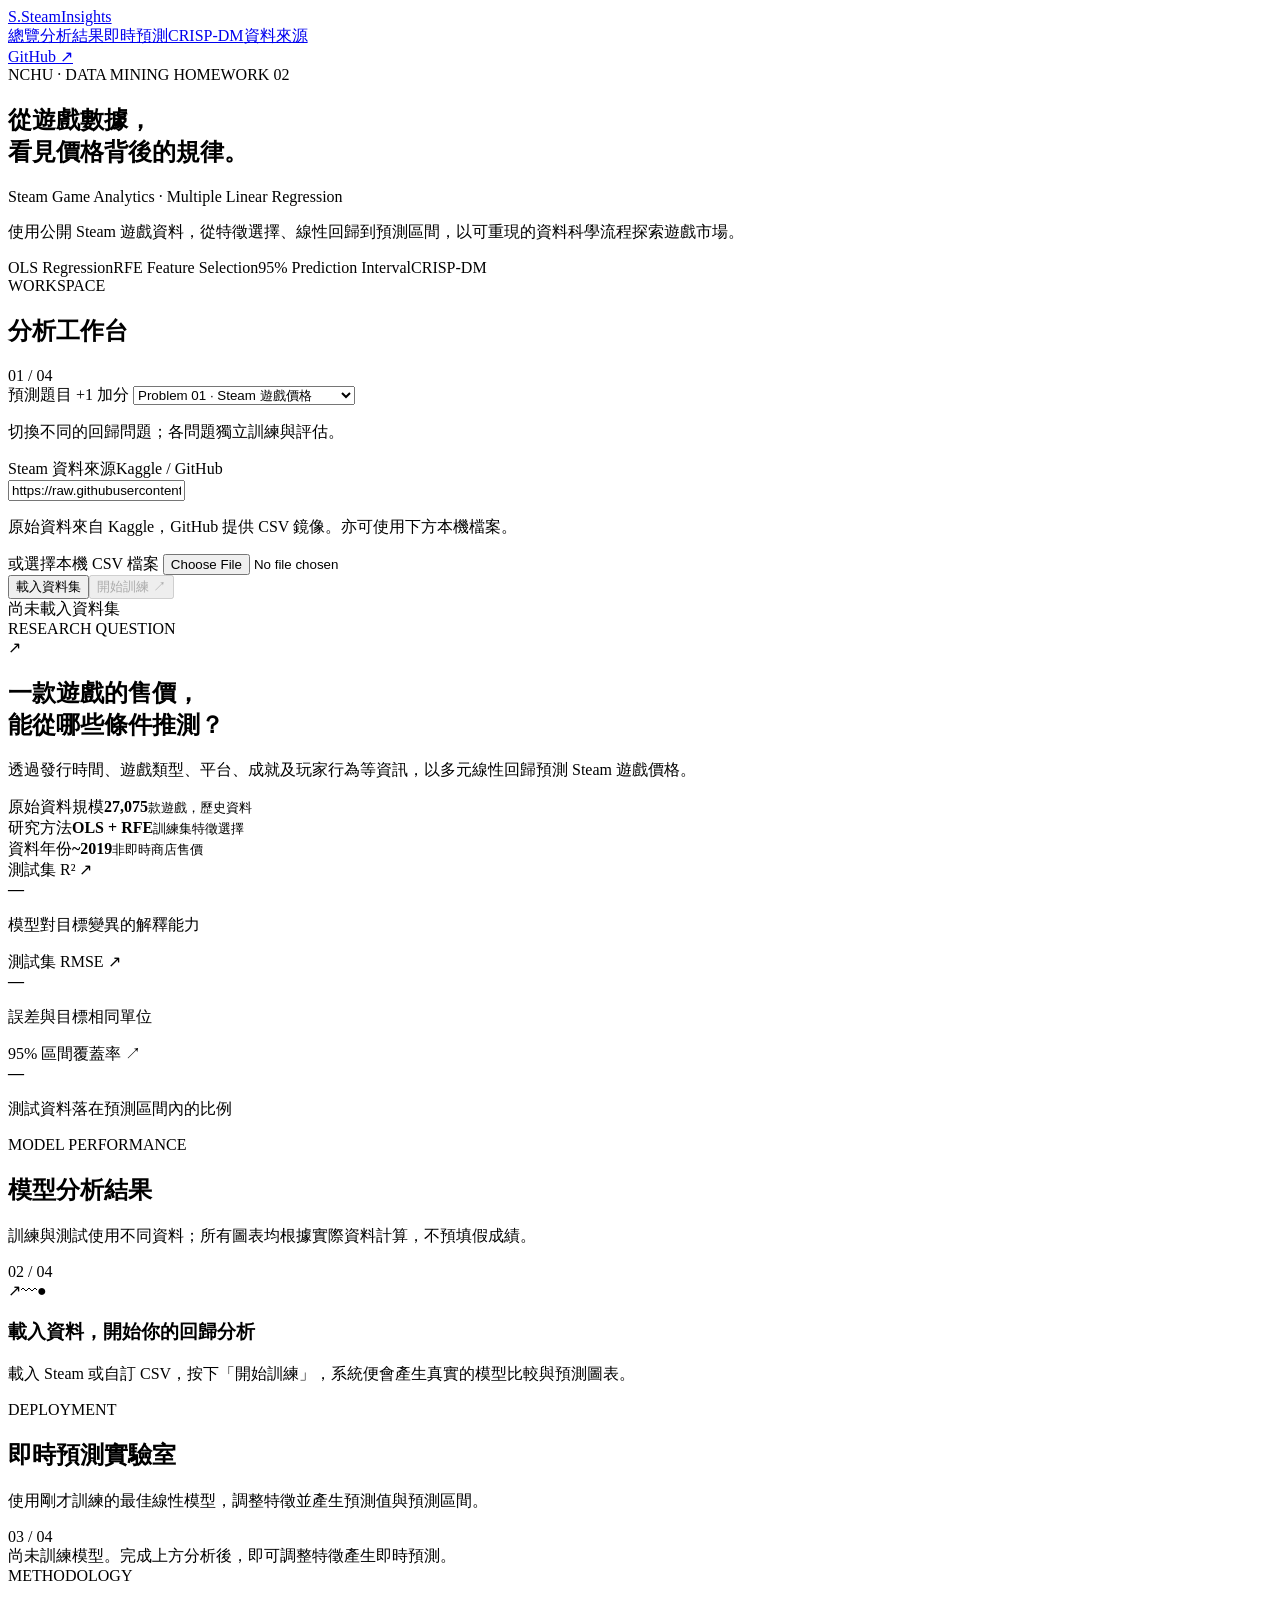
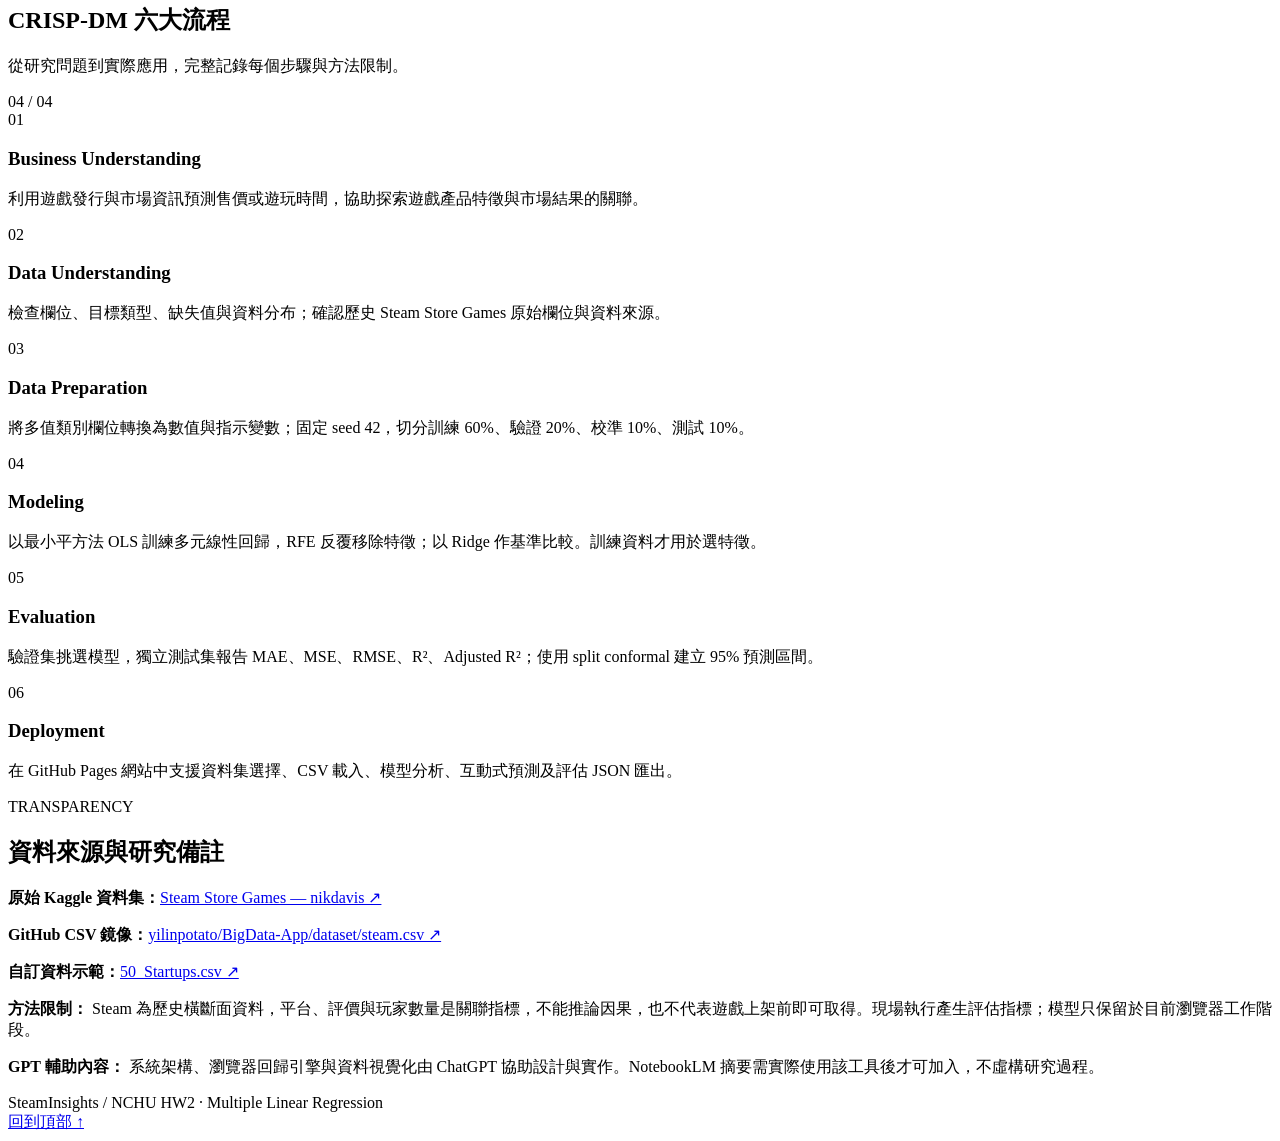
==== hw2/index.html @ 12c80b4d "Add Steam HW2 interactive regression dashboard: hw2/index.html" ====
<!doctype html>
<html lang="zh-Hant">
<head>
  <meta charset="utf-8">
  <meta name="viewport" content="width=device-width, initial-scale=1">
  <meta name="theme-color" content="#f8fafc">
  <meta name="description" content="NCHU 資料探勘 HW2｜Steam 遊戲價格與遊玩時間多元線性回歸，RFE 特徵選擇、評估、95% 預測區間及自訂 CSV">
  <title>Steam Insights | Multiple Linear Regression · NCHU HW2</title>
  <link rel="stylesheet" href="style.css">
  <script src="core.js" defer></script>
  <script src="app.js" defer></script>
</head>
<body>
  <header class="topbar">
    <div class="shell topbar-inner">
      <a href="#overview" class="brand" aria-label="Steam Insights 首頁"><span class="brand-mark">S<span class="brand-dot">.</span></span><span>Steam<span class="brand-strong">Insights</span></span></a>
      <nav class="desktop-nav" aria-label="頁面導覽">
        <a href="#overview">總覽</a><a href="#results">分析結果</a><a href="#predict">即時預測</a><a href="#crisp">CRISP-DM</a><a href="#references">資料來源</a>
      </nav>
      <a class="github-link" target="_blank" rel="noreferrer" href="https://github.com/qpple654321/AIoT-DIC2-MultipleLR/tree/main/hw2">GitHub <span aria-hidden="true">↗</span></a>
    </div>
  </header>
  <main class="shell" id="overview">
    <section class="hero">
      <div class="eyebrow"><span class="pulse"></span> NCHU · DATA MINING HOMEWORK 02</div>
      <h1>從遊戲數據，<br><span class="gradient-text">看見價格背後的規律。</span></h1>
      <p class="hero-sub">Steam Game Analytics · Multiple Linear Regression</p>
      <p class="hero-desc">使用公開 Steam 遊戲資料，從特徵選擇、線性回歸到預測區間，以可重現的資料科學流程探索遊戲市場。</p>
      <div class="hero-tags"><span>OLS Regression</span><span>RFE Feature Selection</span><span>95% Prediction Interval</span><span>CRISP-DM</span></div>
    </section>

    <section class="workbench" aria-label="資料分析工作台">
      <aside class="panel controls-panel">
        <div class="panel-heading"><div><div class="section-kicker">WORKSPACE</div><h2>分析工作台</h2></div><span class="index-tag">01 / 04</span></div>
        <label for="problem-select" class="field-title">預測題目 <span class="point-label">+1 加分</span></label>
        <select id="problem-select" class="field">
          <option value="price">Problem 01 · Steam 遊戲價格</option>
          <option value="playtime">Problem 02 · Steam 平均遊玩時間</option>
          <option value="custom">自訂資料集 · CSV URL / 上傳</option>
        </select>
        <p class="help">切換不同的回歸問題；各問題獨立訓練與評估。</p>
        <div class="separator"></div>
        <div id="steam-settings">
          <div class="label-row"><label for="steam-url" class="field-title">Steam 資料來源</label><span class="mini-tag">Kaggle / GitHub</span></div>
          <input id="steam-url" class="field" type="url" spellcheck="false" value="https://raw.githubusercontent.com/yilinpotato/BigData-App/main/dataset/steam.csv" aria-describedby="steam-help">
          <p id="steam-help" class="help">原始資料來自 Kaggle，GitHub 提供 CSV 鏡像。亦可使用下方本機檔案。</p>
        </div>
        <div id="custom-settings" hidden>
          <label for="custom-url" class="field-title">自訂 CSV 連結 <span class="point-label">+2 加分</span></label>
          <input id="custom-url" class="field" type="url" value="https://raw.githubusercontent.com/Avik-Jain/100-Days-Of-ML-Code/master/datasets/50_Startups.csv" placeholder="https://raw.githubusercontent.com/.../data.csv" spellcheck="false">
          <p class="help">可貼上公開 CSV 網址，或上傳 CSV。遠端伺服器需支援 CORS。</p>
          <label for="target-select" class="field-title">預測目標（Target）</label>
          <select id="target-select" class="field" disabled><option value="">請先載入 CSV</option></select>
          <p id="custom-warning" class="help warning-text" hidden></p>
        </div>
        <label class="field-title" for="upload-file">或選擇本機 CSV 檔案</label>
        <input class="file-input" id="upload-file" type="file" accept=".csv,text/csv" aria-label="上傳 CSV 檔案">
        <div class="actions"><button id="load-btn" class="button button-secondary" type="button">載入資料集</button><button id="train-btn" class="button button-primary" type="button" disabled>開始訓練 <span aria-hidden="true">↗</span></button></div>
        <div class="status" role="status" aria-live="polite"><span id="status-dot" class="status-dot"></span><span id="status-text">尚未載入資料集</span></div>
        <div class="data-info" id="data-info" hidden><div><span>資料列數</span><b id="data-rows">—</b></div><div><span>原始輸入特徵</span><b id="data-features">—</b></div><div><span>預測目標</span><b id="data-target">—</b></div><div><span>目標平均值</span><b id="data-mean">—</b></div><div><span>有缺失的欄位</span><b id="data-missing">—</b></div></div>
      </aside>

      <div class="analysis-intro">
        <div class="intro-card panel">
          <div class="intro-head"><div class="section-kicker">RESEARCH QUESTION</div><span class="circle-icon" aria-hidden="true">↗</span></div>
          <h2 id="problem-title">一款遊戲的售價，<br>能從哪些條件推測？</h2>
          <p id="problem-desc">透過發行時間、遊戲類型、平台、成就及玩家行為等資訊，以多元線性回歸預測 Steam 遊戲價格。</p>
          <div class="info-grid"><div><span>原始資料規模</span><strong>27,075</strong><small>款遊戲，歷史資料</small></div><div><span>研究方法</span><strong>OLS + RFE</strong><small>訓練集特徵選擇</small></div><div><span>資料年份</span><strong>~2019</strong><small>非即時商店售價</small></div></div>
        </div>
        <div class="metric-grid" id="metrics" aria-label="模型核心指標">
          <div class="panel metric"><div class="metric-label">測試集 R² <span>↗</span></div><strong id="metric-r2">—</strong><p>模型對目標變異的解釋能力</p></div>
          <div class="panel metric"><div class="metric-label">測試集 RMSE <span>↗</span></div><strong id="metric-rmse">—</strong><p id="rmse-unit">誤差與目標相同單位</p></div>
          <div class="panel metric"><div class="metric-label">95% 區間覆蓋率 <span>↗</span></div><strong id="metric-coverage">—</strong><p>測試資料落在預測區間內的比例</p></div>
        </div>
      </div>
    </section>

    <section class="section" id="results">
      <div class="section-header"><div><div class="section-kicker">MODEL PERFORMANCE</div><h2>模型分析結果</h2><p>訓練與測試使用不同資料；所有圖表均根據實際資料計算，不預填假成績。</p></div><span class="index-tag">02 / 04</span></div>
      <div id="empty-results" class="panel empty"><div class="empty-art"><span>↗</span><span>〰</span><span>●</span></div><h3>載入資料，開始你的回歸分析</h3><p>載入 Steam 或自訂 CSV，按下「開始訓練」，系統便會產生真實的模型比較與預測圖表。</p></div>
      <div id="results-content" hidden>
        <div id="result-alert" class="alert" hidden></div>
        <div class="chart-grid">
          <article class="panel chart-panel"><div class="chart-heading"><div><span class="chart-kicker">EVALUATION / 01</span><h3>實際值 vs. 預測值</h3></div><span class="chart-note">Test set</span></div><div id="scatter-chart" class="chart" role="img" aria-label="實際值與預測值散佈圖"></div><p class="chart-caption">越靠近虛線，代表預測越準確；顯示固定隨機種子抽樣。</p></article>
          <article class="panel chart-panel"><div class="chart-heading"><div><span class="chart-kicker">FEATURE SELECTION / 02</span><h3>特徵數量與模型表現</h3></div><span class="chart-note">Validation R²</span></div><div id="selection-chart" class="chart" role="img" aria-label="不同特徵數量之驗證 R 平方圖"></div><p class="chart-caption">使用訓練資料執行 RFE，以驗證集 RMSE 選擇模型。</p></article>
          <article class="panel chart-panel"><div class="chart-heading"><div><span class="chart-kicker">UNCERTAINTY / 03</span><h3>95% 預測區間</h3></div><span class="chart-note">Split conformal</span></div><div id="interval-chart" class="chart" role="img" aria-label="95% 預測區間圖"></div><p class="chart-caption">使用獨立校準集估計區間半寬；實測覆蓋率不必恰為 95%。</p></article>
          <article class="panel chart-panel"><div class="chart-heading"><div><span class="chart-kicker">DIAGNOSTICS / 04</span><h3>殘差分布</h3></div><span class="chart-note">Residuals</span></div><div id="residual-chart" class="chart" role="img" aria-label="預測值和殘差散佈圖"></div><p class="chart-caption">觀察預測偏差、非線性與異質變異，不宣稱通過所有模型假設。</p></article>
        </div>
        <div class="panel table-panel"><div class="chart-heading"><div><span class="chart-kicker">EXPERIMENTS</span><h3>回歸模型與特徵選擇比較</h3></div><button class="button button-outline button-small" id="export-btn">下載分析結果 JSON ↓</button></div><div class="table-wrap"><table><thead><tr><th>模型</th><th>特徵數</th><th>MAE</th><th>MSE</th><th>RMSE</th><th>R²</th><th>Adj. R²</th></tr></thead><tbody id="compare-body"></tbody></table></div><p class="chart-caption" id="model-explain"></p></div>
        <div class="panel feature-panel"><div class="chart-heading"><div><span class="chart-kicker">INTERPRETABILITY</span><h3>主要特徵與係數</h3></div><span class="chart-note">標準化係數的絕對值</span></div><div id="feature-bars"></div><p class="chart-caption">顯示模型中的關聯程度，不等於因果效應。衍生特徵與原始欄位數請分開解讀。</p></div>
      </div>
    </section>

    <section class="section" id="predict">
      <div class="section-header"><div><div class="section-kicker">DEPLOYMENT</div><h2>即時預測實驗室</h2><p>使用剛才訓練的最佳線性模型，調整特徵並產生預測值與預測區間。</p></div><span class="index-tag">03 / 04</span></div>
      <div class="panel predict-card" id="predict-empty"><div class="empty-inline">尚未訓練模型。完成上方分析後，即可調整特徵產生即時預測。</div></div>
      <div class="predict-grid" id="predict-content" hidden><div class="panel"><div class="chart-heading"><div><span class="chart-kicker">YOUR SCENARIO</span><h3>特徵設定</h3></div><button id="reset-features" class="text-button">重設</button></div><p class="help">預設採用訓練集各欄位的中位數。請依需要修改後預測。</p><div id="predict-fields" class="predict-fields"></div><button id="predict-btn" class="button button-primary full-btn">計算預測結果 →</button></div><div class="panel prediction-output"><span class="chart-kicker">MODEL OUTPUT</span><p>模型預測值</p><strong id="predict-value">—</strong><span class="prediction-unit" id="predict-unit"></span><div class="interval-display"><span>95% 預測區間</span><b id="predict-range">—</b></div><p class="chart-caption" id="predict-note">本工具僅用於示範歷史資料上的統計預測，非即時售價建議。</p></div></div>
    </section>

    <section class="section" id="crisp"><div class="section-header"><div><div class="section-kicker">METHODOLOGY</div><h2>CRISP-DM 六大流程</h2><p>從研究問題到實際應用，完整記錄每個步驟與方法限制。</p></div><span class="index-tag">04 / 04</span></div><div class="crisp-grid">
      <article class="panel crisp-item"><span class="step-num">01</span><h3>Business Understanding</h3><p>利用遊戲發行與市場資訊預測售價或遊玩時間，協助探索遊戲產品特徵與市場結果的關聯。</p></article>
      <article class="panel crisp-item"><span class="step-num">02</span><h3>Data Understanding</h3><p>檢查欄位、目標類型、缺失值與資料分布；確認歷史 Steam Store Games 原始欄位與資料來源。</p></article>
      <article class="panel crisp-item"><span class="step-num">03</span><h3>Data Preparation</h3><p>將多值類別欄位轉換為數值與指示變數；固定 seed 42，切分訓練 60%、驗證 20%、校準 10%、測試 10%。</p></article>
      <article class="panel crisp-item"><span class="step-num">04</span><h3>Modeling</h3><p>以最小平方法 OLS 訓練多元線性回歸，RFE 反覆移除特徵；以 Ridge 作基準比較。訓練資料才用於選特徵。</p></article>
      <article class="panel crisp-item"><span class="step-num">05</span><h3>Evaluation</h3><p>驗證集挑選模型，獨立測試集報告 MAE、MSE、RMSE、R²、Adjusted R²；使用 split conformal 建立 95% 預測區間。</p></article>
      <article class="panel crisp-item"><span class="step-num">06</span><h3>Deployment</h3><p>在 GitHub Pages 網站中支援資料集選擇、CSV 載入、模型分析、互動式預測及評估 JSON 匯出。</p></article>
    </div></section>
    <section class="references section" id="references"><div class="section-header"><div><div class="section-kicker">TRANSPARENCY</div><h2>資料來源與研究備註</h2></div></div><div class="panel references-panel"><p><b>原始 Kaggle 資料集：</b><a target="_blank" rel="noreferrer" href="https://www.kaggle.com/datasets/nikdavis/steam-store-games">Steam Store Games — nikdavis ↗</a></p><p><b>GitHub CSV 鏡像：</b><a target="_blank" rel="noreferrer" href="https://github.com/yilinpotato/BigData-App/blob/main/dataset/steam.csv">yilinpotato/BigData-App/dataset/steam.csv ↗</a></p><p><b>自訂資料示範：</b><a target="_blank" rel="noreferrer" href="https://github.com/Avik-Jain/100-Days-Of-ML-Code/blob/master/datasets/50_Startups.csv">50_Startups.csv ↗</a></p><p><b>方法限制：</b> Steam 為歷史橫斷面資料，平台、評價與玩家數量是關聯指標，不能推論因果，也不代表遊戲上架前即可取得。現場執行產生評估指標；模型只保留於目前瀏覽器工作階段。</p><p><b>GPT 輔助內容：</b> 系統架構、瀏覽器回歸引擎與資料視覺化由 ChatGPT 協助設計與實作。NotebookLM 摘要需實際使用該工具後才可加入，不虛構研究過程。</p></div></section>
  </main>
  <footer class="footer"><div class="shell footer-inner"><div>Steam<span class="brand-strong">Insights</span> <span class="footer-divider">/</span> NCHU HW2 · Multiple Linear Regression</div><a href="#overview">回到頂部 ↑</a></div></footer>
</body>
</html>
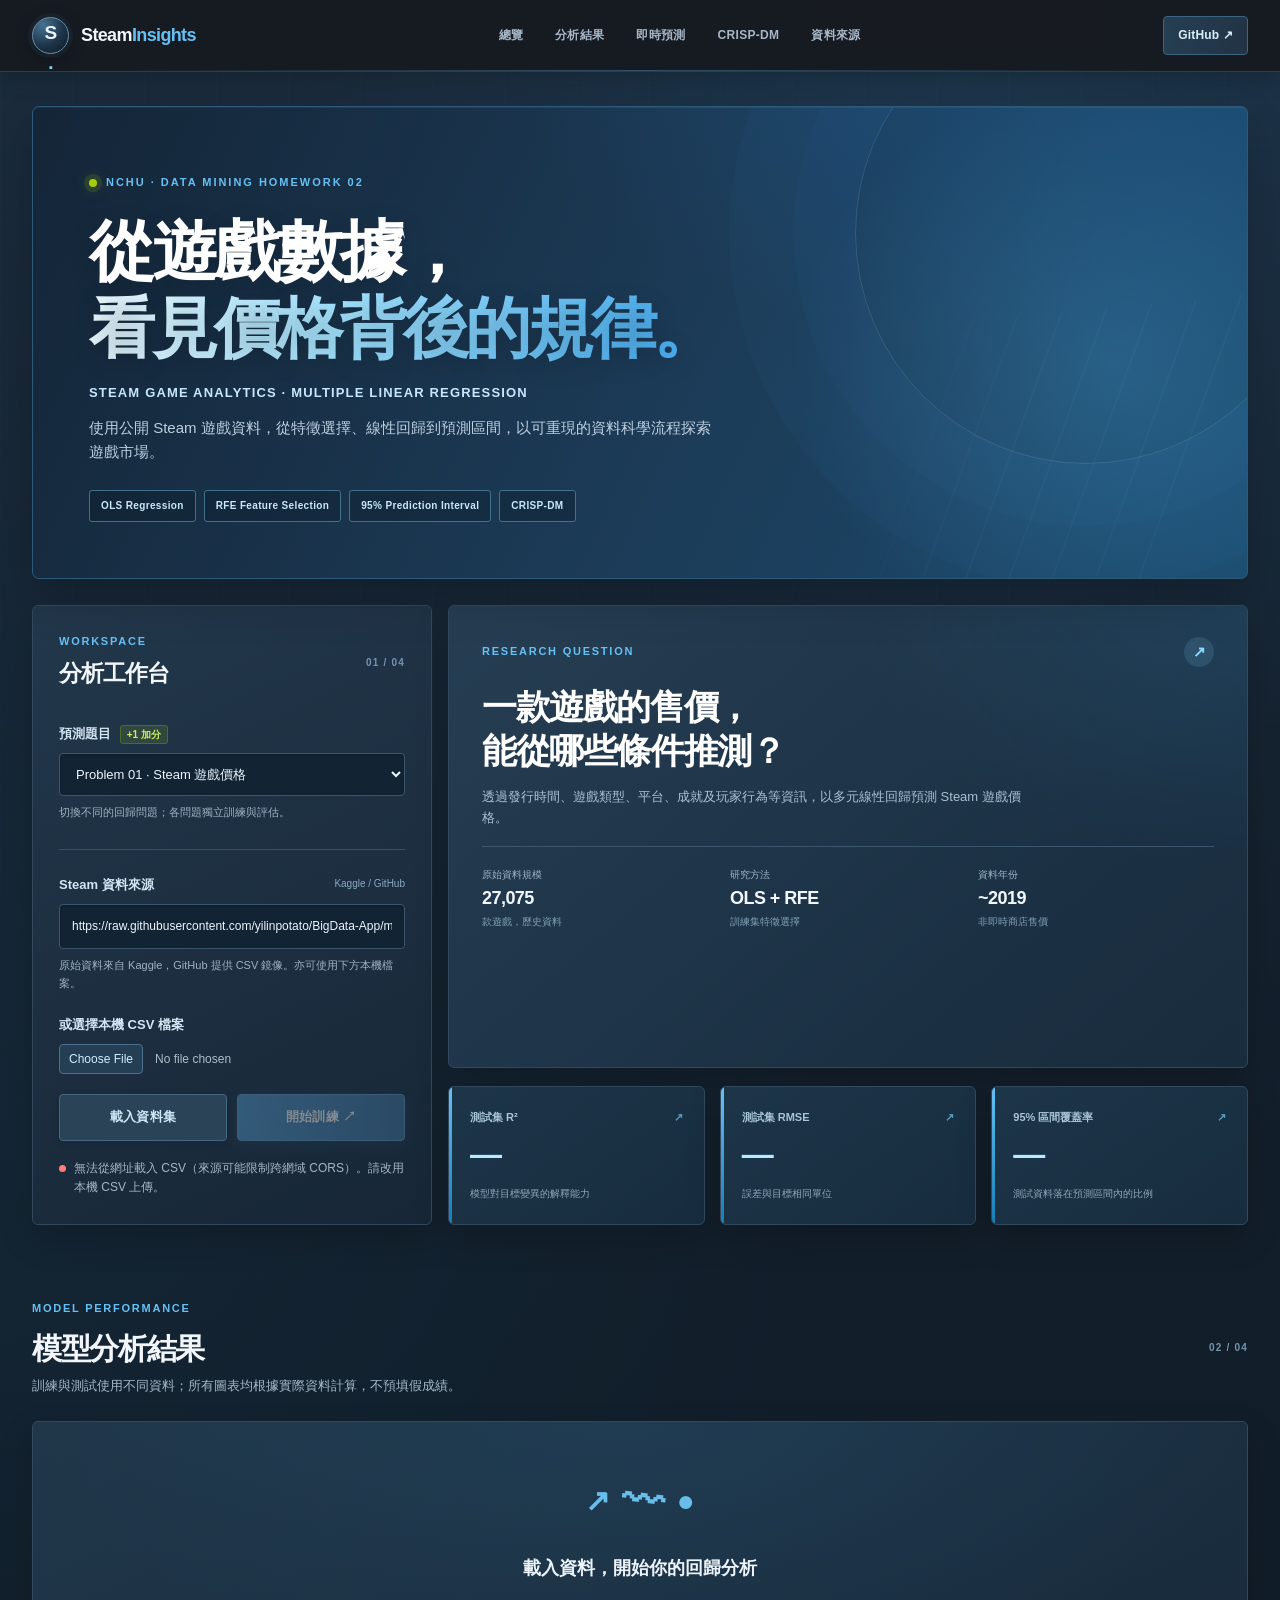
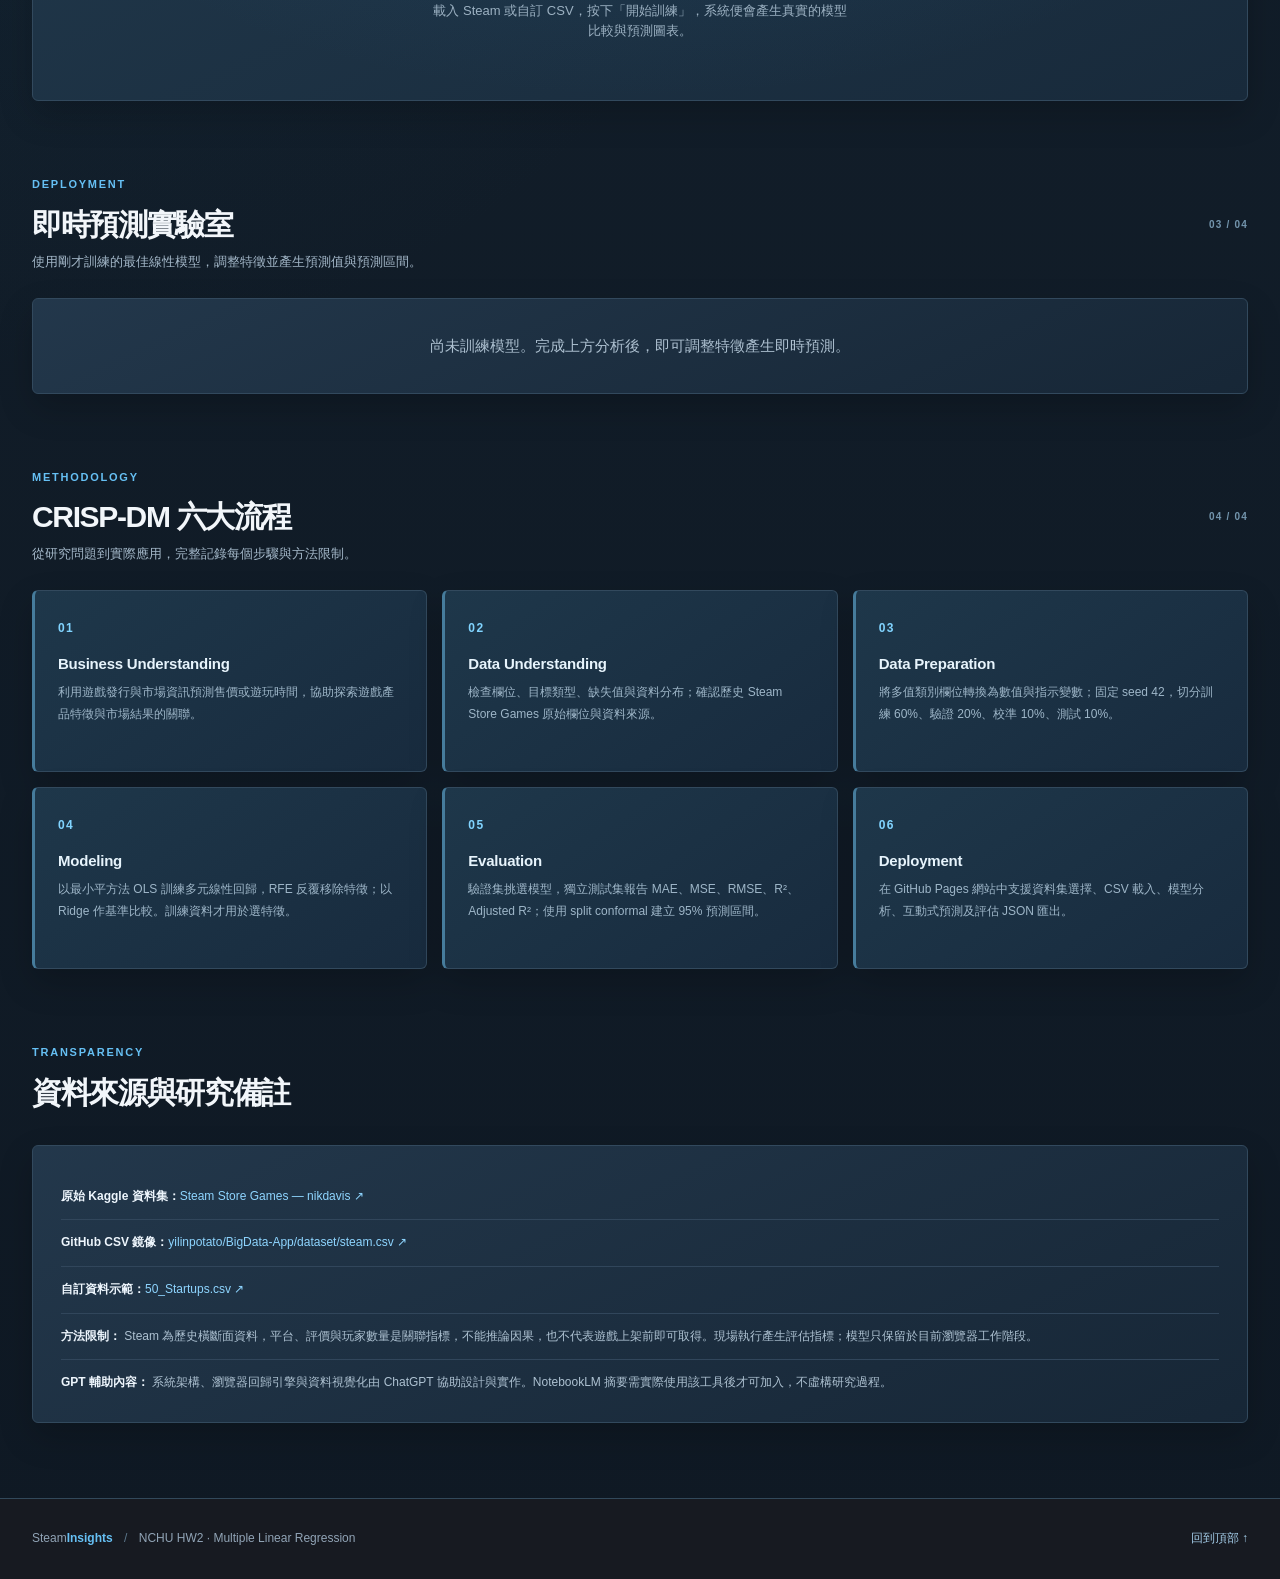
==== commit c05d3b1e: "Activate Steam-inspired dark dashboard theme" ====
--- a/hw2/index.html
+++ b/hw2/index.html
@@ -3,10 +3,11 @@
 <head>
   <meta charset="utf-8">
   <meta name="viewport" content="width=device-width, initial-scale=1">
-  <meta name="theme-color" content="#f8fafc">
+  <meta name="theme-color" content="#171a21">
   <meta name="description" content="NCHU 資料探勘 HW2｜Steam 遊戲價格與遊玩時間多元線性回歸，RFE 特徵選擇、評估、95% 預測區間及自訂 CSV">
   <title>Steam Insights | Multiple Linear Regression · NCHU HW2</title>
   <link rel="stylesheet" href="style.css">
+  <link rel="stylesheet" href="steam-theme.css">
   <script src="core.js" defer></script>
   <script src="app.js" defer></script>
 </head>
--- a/hw2/style.css
+++ b/hw2/style.css
@@ -0,0 +1 @@
+:root{--page:#f6f8fc;--paper:#fff;--ink:#172438;--muted:#64748b;--line:#e4eaf2;--accent:#246a85;--accent2:#0e9a88;--soft:#eaf3f7;--shadow:0 7px 28px rgba(32,56,83,.035);font-family:Inter,-apple-system,BlinkMacSystemFont,"Segoe UI","Noto Sans TC",Arial,sans-serif;color:var(--ink)}*{box-sizing:border-box}html{scroll-behavior:smooth}body{margin:0;background:var(--page);font-size:15px;line-height:1.6}button,input,select{font:inherit}button{cursor:pointer}a{color:var(--accent);text-decoration:none}a:hover{text-decoration:underline}button:focus-visible,a:focus-visible,input:focus-visible,select:focus-visible{outline:3px solid #5da5b7;outline-offset:2px}[hidden]{display:none!important}.shell{width:min(1240px,calc(100% - 64px));margin:0 auto}.topbar{height:72px;background:rgba(255,255,255,.9);border-bottom:1px solid var(--line);position:sticky;top:0;z-index:20;backdrop-filter:blur(14px)}.topbar-inner{height:100%;display:flex;align-items:center;justify-content:space-between}.brand{display:flex;gap:11px;align-items:center;color:var(--ink);font-weight:550;font-size:18px;letter-spacing:-.03em}.brand:hover{text-decoration:none}.brand-mark{display:grid;place-items:center;color:#fff;font-weight:800;font-size:18px;background:var(--ink);width:34px;height:34px;border-radius:10px}.brand-dot{color:#7ce4cb}.brand-strong{font-weight:800}.desktop-nav{display:flex;gap:30px}.desktop-nav a{font-size:13px;font-weight:550;color:#5d6b7b}.desktop-nav a:hover{color:var(--accent)}.github-link{border:1px solid var(--line);padding:8px 14px;border-radius:10px;font-size:13px;font-weight:600;background:white;color:var(--ink)}.hero{padding:75px 0 56px}.eyebrow,.section-kicker{font-size:11px;letter-spacing:.14em;font-weight:800;color:var(--accent);text-transform:uppercase}.eyebrow{display:flex;align-items:center;gap:9px}.pulse{display:inline-block;border-radius:50%;width:7px;height:7px;background:#169b85;box-shadow:0 0 0 5px #d9f3ed}.hero h1{font-size:clamp(38px,5vw,66px);font-weight:800;letter-spacing:-.055em;line-height:1.13;margin:17px 0}.gradient-text{background:linear-gradient(90deg,#236585 0%,#0a9689 74%);-webkit-background-clip:text;background-clip:text;color:transparent}.hero-sub{font-size:16px;color:#334d63;font-weight:650;letter-spacing:.015em;margin:0 0 12px}.hero-desc{color:var(--muted);font-size:15px;max-width:650px;margin:0}.hero-tags{display:flex;gap:8px;flex-wrap:wrap;margin-top:24px}.hero-tags span{font-size:11px;font-weight:650;color:#486277;border:1px solid #dbe5ee;border-radius:30px;padding:5px 11px;background:#fff}.panel{background:var(--paper);border:1px solid var(--line);border-radius:18px;box-shadow:var(--shadow)}.workbench{display:grid;grid-template-columns:minmax(320px,400px) minmax(0,1fr);gap:19px;align-items:stretch}.controls-panel{padding:28px;display:flex;flex-direction:column;gap:0}.panel-heading{display:flex;justify-content:space-between;align-items:center;margin-bottom:22px}.panel-heading h2{font-size:23px;letter-spacing:-.04em;margin:5px 0 0}.index-tag{color:#9ca9b8;letter-spacing:.12em;font-size:11px;font-weight:750;white-space:nowrap}.field-title{display:block;color:#304359;font-size:13px;font-weight:750;margin:10px 0 8px}.point-label{background:#dff4ed;color:#087d6f;border-radius:5px;font-size:10px;padding:3px 6px;margin-left:5px;font-weight:800}.field{width:100%;border:1px solid #dce5ee;background:#fafdff;padding:12px 12px;border-radius:10px;color:#25344a;font-size:13px;min-width:0;outline:none}.field:focus{border-color:#4a9bb0;box-shadow:0 0 0 3px #e4f4f5}.field[type=url]{font-size:12px}.help{font-size:11px;color:#7a8999;line-height:1.7;margin:7px 0 12px}.warning-text{color:#a1641f}.separator{border-top:1px solid var(--line);margin:15px 0}.label-row{display:flex;align-items:center;justify-content:space-between}.mini-tag{font-size:10px;color:#6e8798}.file-input{font-size:12px;max-width:100%;color:#6a7a8a}.file-input::file-selector-button{border:1px solid #d6e2ea;background:#f2f6fa;border-radius:7px;padding:7px 9px;margin-right:12px;cursor:pointer}.actions{display:flex;gap:9px;margin-top:20px}.button{padding:12px 15px;border-radius:10px;border:1px solid transparent;font-weight:750;font-size:13px;transition:background .15s,transform .15s}.button:hover:not(:disabled){transform:translateY(-1px);text-decoration:none}.button:disabled{opacity:.45;cursor:not-allowed}.button-secondary{background:#f0f5f9;border-color:#dce6ed;color:#28475a}.button-primary{background:var(--accent);color:#fff}.button-primary:hover:not(:disabled){background:#17546c}.button-outline{background:white;border-color:#dce5ee;color:#3b5566}.button-small{padding:8px 10px;font-size:11px}.actions .button{flex:1}.status{display:flex;align-items:flex-start;gap:8px;margin-top:18px;font-size:12px;color:#78879a;min-height:22px}.status-dot{display:block;flex:0 0 auto;width:7px;height:7px;background:#a3afbd;border-radius:50%;margin-top:6px}.status.ok .status-dot{background:#16a085}.status.error .status-dot{background:#d75b5b}.status.busy .status-dot{background:#e5a83a;animation:blink 1s infinite}@keyframes blink{50%{opacity:.2}}.data-info{margin-top:15px;border-top:1px solid var(--line);padding-top:13px}.data-info>div{display:flex;justify-content:space-between;margin:7px 0;font-size:12px}.data-info span{color:var(--muted)}.data-info b{font-size:12px}.analysis-intro{display:flex;flex-direction:column;gap:18px;min-width:0}.intro-card{padding:31px 32px;flex:1;min-height:250px;background:radial-gradient(circle at 100% 0,rgba(223,245,240,.6),transparent 45%),#fff}.intro-head{display:flex;align-items:center;justify-content:space-between}.circle-icon{border-radius:50%;background:var(--soft);color:var(--accent);width:30px;height:30px;text-align:center;line-height:30px;font-weight:bold}.intro-card h2{font-size:clamp(24px,2.8vw,35px);line-height:1.27;letter-spacing:-.04em;margin:18px 0 12px}.intro-card>p{color:var(--muted);max-width:540px;font-size:13px;min-height:38px}.info-grid{border-top:1px solid var(--line);padding-top:20px;display:grid;grid-template-columns:repeat(3,1fr);gap:12px;margin-top:18px}.info-grid div{display:flex;flex-direction:column;gap:1px}.info-grid span{font-size:10px;color:var(--muted)}.info-grid strong{font-size:18px;letter-spacing:-.03em}.info-grid small{font-size:10px;color:#8c99a7}.metric-grid{display:grid;grid-template-columns:repeat(3,minmax(0,1fr));gap:16px}.metric{padding:22px 21px}.metric-label{display:flex;justify-content:space-between;font-size:11px;font-weight:700;color:#6a8194;min-height:20px}.metric-label span{color:#92afbb}.metric strong{font-size:clamp(23px,2.5vw,32px);line-height:1.6;letter-spacing:-.04em;display:block;color:#1d617b}.metric p{font-size:10px;color:#93a0af;margin:6px 0 0}.section{margin-top:82px;scroll-margin-top:110px}.section-header{display:flex;justify-content:space-between;align-items:center;margin-bottom:25px}.section-header h2{font-size:30px;letter-spacing:-.045em;margin:7px 0 3px}.section-header p{color:var(--muted);font-size:13px;margin:0}.empty{min-height:280px;display:flex;flex-direction:column;align-items:center;justify-content:center;text-align:center;padding:35px}.empty-art{display:flex;align-items:center;gap:12px;color:#6e9ca9;font-size:30px;font-weight:800;margin-bottom:14px}.empty-art span:nth-child(2){font-size:42px;transform:rotate(7deg)}.empty h3{font-size:18px;margin:5px}.empty p{font-size:13px;max-width:420px;color:var(--muted)}.chart-grid{display:grid;grid-template-columns:1fr 1fr;gap:18px}.chart-panel{min-width:0;padding:25px}.chart-heading{display:flex;align-items:flex-start;justify-content:space-between;gap:10px;margin-bottom:13px}.chart-kicker{font-size:10px;font-weight:800;letter-spacing:.1em;color:#8295a5}.chart-heading h3{font-size:17px;letter-spacing:-.025em;margin:5px 0 0}.chart-note{border:1px solid #e1e9ee;border-radius:20px;padding:3px 8px;color:#8292a1;font-size:10px;white-space:nowrap}.chart{width:100%;height:250px;min-height:250px}.chart svg{width:100%;height:100%}.chart-caption{font-size:11px;color:#8290a0;margin:11px 0 0;line-height:1.7}.table-panel,.feature-panel{padding:26px;margin-top:18px}.table-wrap{overflow-x:auto}table{width:100%;border-collapse:collapse;font-size:12px;white-space:nowrap}thead{background:#f4f7fa;color:#728296}th{font-size:10px;letter-spacing:.05em;text-transform:uppercase}th,td{text-align:left;padding:12px 14px;border-bottom:1px solid #ebf0f5}tbody tr.best{background:#eff8f6}tbody tr:last-child td{border-bottom:0}.feature-bars{display:grid;gap:11px}#feature-bars{display:grid;gap:10px;grid-template-columns:repeat(2,minmax(0,1fr))}.feature-item{display:grid;grid-template-columns:minmax(100px,1.2fr) minmax(80px,1fr) 65px;align-items:center;gap:10px;font-size:11px;color:#536476}.feature-item b{font-weight:600;overflow:hidden;text-overflow:ellipsis;white-space:nowrap}.bar-bg{background:#edf3f6;height:7px;border-radius:20px;overflow:hidden}.bar-fill{height:100%;border-radius:20px;background:linear-gradient(90deg,#4b87a1,#3cb2a1)}.feature-item small{text-align:right;color:#8094a4}.alert{padding:13px 16px;border:1px solid #f0d6a8;background:#fff8eb;color:#946528;font-size:12px;border-radius:10px;margin-bottom:15px}.predict-card{padding:35px;color:#8fa0ae;text-align:center}.predict-grid{display:grid;grid-template-columns:1.5fr 1fr;gap:18px}.predict-grid>.panel{padding:27px}.predict-fields{display:grid;grid-template-columns:repeat(2,minmax(0,1fr));gap:13px 16px;max-height:370px;overflow:auto;padding-right:5px}.feature-field label{font-size:11px;font-weight:650;color:#68798a;display:block;margin-bottom:5px;overflow:hidden;text-overflow:ellipsis;white-space:nowrap}.feature-field input{width:100%;padding:9px 11px;border:1px solid #dde6ef;border-radius:8px;font-size:12px;min-width:0}.full-btn{width:100%;margin-top:22px}.text-button{border:0;background:transparent;color:var(--accent);font-size:12px;font-weight:700}.prediction-output{display:flex;flex-direction:column;align-items:flex-start;min-height:240px}.prediction-output>p{color:#7e90a0;font-size:13px;margin:30px 0 0}.prediction-output>strong{font-size:clamp(40px,5vw,66px);font-weight:800;letter-spacing:-.06em;color:#1c6c84;line-height:1.3;overflow-wrap:anywhere}.prediction-unit{font-size:12px;color:#8092a0}.interval-display{width:100%;margin-top:24px;background:#eef7f7;border:1px solid #d9edeb;border-radius:12px;padding:16px}.interval-display span{font-size:11px;color:#658b94;display:block}.interval-display b{font-size:17px;color:#31596a;display:block;margin-top:4px}.crisp-grid{display:grid;grid-template-columns:repeat(3,minmax(0,1fr));gap:15px}.crisp-item{padding:24px;min-height:182px}.step-num{font-size:12px;color:#168b85;font-weight:850;letter-spacing:.12em}.crisp-item h3{font-size:15px;letter-spacing:-.015em;margin:13px 0 6px}.crisp-item p{font-size:12px;line-height:1.8;color:#738396;margin:0}.references-panel{padding:28px}.references-panel p{font-size:12px;color:#637487;border-bottom:1px solid var(--line);padding-bottom:12px;line-height:1.8}.references-panel p:last-child{border:0;padding-bottom:0;margin-bottom:0}.references-panel b{color:#33485b}.footer{margin-top:75px;border-top:1px solid var(--line);background:#fff}.footer-inner{min-height:80px;display:flex;align-items:center;justify-content:space-between;gap:15px;font-size:12px;color:#8493a3}.footer-divider{padding:0 8px;color:#d4dce4}.footer-inner a{font-size:12px;color:#667f8d}@media(max-width:1050px){.shell{width:min(100% - 38px,1240px)}.desktop-nav{gap:16px}.workbench{grid-template-columns:minmax(300px,360px) 1fr}.metric{padding:17px 13px}.metric strong{font-size:23px}.info-grid strong{font-size:15px}}@media(max-width:780px){.topbar{height:62px}.desktop-nav{display:none}.shell{width:calc(100% - 32px)}.hero{padding:50px 0 35px}.hero h1{font-size:40px}.workbench{grid-template-columns:1fr}.controls-panel{padding:23px}.chart-grid,.predict-grid{grid-template-columns:1fr}.crisp-grid{grid-template-columns:repeat(2,minmax(0,1fr))}.metric{padding:20px}.metric strong{font-size:clamp(21px,5vw,30px)}.section{margin-top:57px}.section-header h2{font-size:26px}#feature-bars{grid-template-columns:1fr}}@media(max-width:470px){.hero h1{font-size:33px}.hero-desc{font-size:13px}.metric-grid{gap:8px}.metric{padding:13px 11px;border-radius:12px}.metric-label{font-size:9px}.metric strong{font-size:20px}.metric p{font-size:9px}.intro-card{padding:24px}.info-grid{gap:5px}.info-grid strong{font-size:13px}.section-header{align-items:flex-start}.chart-panel,.table-panel,.feature-panel{padding:18px}.chart{height:215px;min-height:215px}.crisp-grid{grid-template-columns:1fr}.predict-fields{grid-template-columns:1fr}.github-link{font-size:11px;padding:7px 10px}.chart-heading h3{font-size:15px}.chart-note{font-size:9px}}
--- a/hw2/steam-theme.css
+++ b/hw2/steam-theme.css
@@ -0,0 +1,308 @@
+/*
+ * Steam Insights / Steam-inspired dark UI
+ * Original CSS interpretation of Steam's deep navy + glacier blue visual language.
+ * Zero external fonts, assets, frameworks, or tracking.
+ */
+:root{
+  color-scheme:dark;
+  --page:#101923;
+  --paper:#182737;
+  --ink:#ecf3fa;
+  --muted:#9cb0c1;
+  --line:#31465b;
+  --accent:#66c0f4;
+  --accent2:#1a9fff;
+  --soft:#223e55;
+  --shadow:0 14px 34px rgba(0,0,0,.19);
+  --steam-dark:#171a21;
+  --steam-blue:#66c0f4;
+}
+html{scroll-padding-top:90px}
+body{
+  color:var(--ink);
+  background:
+    radial-gradient(ellipse 70% 35% at 75% 0%,rgba(34,77,112,.33),transparent 75%),
+    radial-gradient(ellipse 75% 30% at 0% 35%,rgba(24,66,91,.22),transparent 90%),
+    linear-gradient(180deg,#1b2c3d 0%,#121e2a 36%,#0f1924 100%);
+}
+body::before{
+  content:"";position:fixed;inset:0;pointer-events:none;z-index:-1;opacity:.12;
+  background-image:linear-gradient(to right,rgba(118,187,236,.14) 1px,transparent 1px),
+                   linear-gradient(to bottom,rgba(118,187,236,.1) 1px,transparent 1px);
+  background-size:72px 72px;
+}
+::selection{background:#66c0f4;color:#101923}
+a{color:#8ed5ff}
+a:hover{color:#ccedff}
+button:focus-visible,a:focus-visible,input:focus-visible,select:focus-visible{
+  outline:2px solid #9bd8ff;outline-offset:3px
+}
+button:disabled{filter:saturate(.5)}
+.topbar{
+  height:72px;background:rgba(23,26,33,.97);
+  border-bottom:1px solid #263e54;
+  box-shadow:0 3px 22px rgba(0,0,0,.26);
+  backdrop-filter:blur(18px)
+}
+.topbar::after{content:"";position:absolute;left:0;right:0;bottom:0;height:1px;background:linear-gradient(90deg,transparent 8%,#66c0f455 50%,transparent 92%)}
+.brand{gap:12px;color:#f1f6fa;font-size:18px;font-weight:600;letter-spacing:-.035em}
+.brand:hover{color:#fff}
+.brand-mark{
+  width:37px;height:37px;border-radius:50%;color:#e9f5ff;
+  border:1px solid #668faf;background:radial-gradient(circle at 28% 20%,#477391,#1e354a 54%,#101921);
+  box-shadow:0 0 0 4px rgba(102,192,244,.055),0 4px 18px rgba(0,0,0,.28);
+  font-size:19px;letter-spacing:-.04em
+}
+.brand-dot{color:#7fdcff}
+.brand-strong{color:#66c0f4;font-weight:800}
+.desktop-nav{align-self:stretch;align-items:center;gap:6px}
+.desktop-nav a{
+  color:#a7b7c7;font-size:12px;font-weight:700;letter-spacing:.025em;
+  padding:11px 13px;border-radius:3px;transition:background .17s,color .17s
+}
+.desktop-nav a:hover{color:#fff;background:#2a4154;text-decoration:none}
+.github-link{
+  color:#d9effd;border:1px solid #3b6580;border-radius:4px;
+  background:linear-gradient(110deg,#263f52,#213345);
+  padding:9px 14px;font-size:12px;letter-spacing:.015em
+}
+.github-link:hover{color:#fff;background:#315875;text-decoration:none}
+.hero{
+  margin:34px 0 26px;position:relative;isolation:isolate;overflow:hidden;
+  padding:67px 56px 56px;min-height:350px;
+  border:1px solid #2d5a79;border-radius:7px;
+  box-shadow:0 20px 45px rgba(0,0,0,.19),inset 0 1px rgba(189,222,247,.075);
+  background:
+    radial-gradient(ellipse 37% 85% at 89% 55%,rgba(78,169,223,.27),transparent 72%),
+    radial-gradient(ellipse 65% 95% at 90% -20%,rgba(31,96,153,.4),transparent 80%),
+    linear-gradient(115deg,#142537 0%,#1c3b57 54%,#1a4a6d 100%);
+}
+.hero::before{
+  content:"";position:absolute;width:460px;height:460px;right:-70px;top:-105px;
+  border:1px solid rgba(162,212,244,.16);border-radius:50%;
+  box-shadow:0 0 0 62px rgba(85,174,227,.025),0 0 0 126px rgba(85,174,227,.025);
+  pointer-events:none
+}
+.hero::after{
+  content:"";position:absolute;right:3%;bottom:-80px;width:360px;height:350px;
+  transform:skewX(-25deg) rotate(-6deg);opacity:.35;pointer-events:none;
+  background:repeating-linear-gradient(90deg,transparent 0 19px,rgba(116,198,240,.13) 20px 21px,transparent 22px 43px);
+  mask-image:linear-gradient(90deg,transparent,black 40%)
+}
+.hero>*{position:relative;z-index:1}
+.eyebrow{color:#9ddcff;font-size:11px;letter-spacing:.18em}
+.pulse{width:8px;height:8px;background:#a4d007;box-shadow:0 0 0 5px rgba(164,208,7,.13),0 0 16px rgba(164,208,7,.34)}
+.hero h1{
+  color:#fff;max-width:850px;font-size:clamp(39px,5.4vw,66px);
+  letter-spacing:-.05em;line-height:1.17;margin:21px 0 16px;
+  text-shadow:0 7px 25px rgba(0,0,0,.17)
+}
+.gradient-text{
+  background:linear-gradient(105deg,#ecfaff 0%,#a9e6ff 36%,#66c0f4 75%,#40a5ec 100%);
+  background-clip:text;-webkit-background-clip:text;color:transparent
+}
+.hero-sub{color:#c6e7fd;font-size:13px;letter-spacing:.09em;text-transform:uppercase}
+.hero-desc{color:#bdd0e0;max-width:630px}
+.hero-tags{margin-top:26px;gap:8px}
+.hero-tags span{
+  color:#c8e9fa;border:1px solid #42718d;border-radius:3px;
+  background:rgba(12,27,41,.38);font-size:10px;font-weight:700;letter-spacing:.035em;
+  padding:7px 11px
+}
+.panel{
+  color:var(--ink);
+  background:linear-gradient(155deg,rgba(35,56,76,.99),rgba(23,39,55,.99));
+  border:1px solid #32495d;border-radius:6px;
+  box-shadow:var(--shadow)
+}
+.workbench{gap:16px}
+.controls-panel{padding:27px 26px}
+.section-kicker,.eyebrow{color:#66c0f4}
+.section-kicker{letter-spacing:.16em}
+.panel-heading h2,.section-header h2{color:#f2f6fa}
+.panel-heading h2{font-size:23px}
+.index-tag{color:#7395ad;font-size:10px}
+.field-title{color:#d2e6f4;font-weight:700}
+.point-label{
+  background:rgba(164,208,7,.13);border:1px solid rgba(164,208,7,.25);
+  color:#c7ee6a;border-radius:3px;font-weight:800
+}
+.field,.feature-field input{
+  color:#edf5fd;background:#122334;
+  border:1px solid #3b5770;border-radius:4px;
+  box-shadow:inset 0 1px 3px rgba(0,0,0,.18);
+  transition:border-color .15s,box-shadow .15s
+}
+.field:hover,.feature-field input:hover{border-color:#5b809c}
+.field:focus,.feature-field input:focus{
+  border-color:#66c0f4;
+  box-shadow:0 0 0 3px rgba(102,192,244,.15),inset 0 1px 3px rgba(0,0,0,.15)
+}
+.field option{background:#162b3d;color:#f2f8fc}
+.field::placeholder,.feature-field input::placeholder{color:#7993a8}
+.help{color:#9eb2c2}
+.warning-text{color:#ffcd7d}
+.separator{border-color:#385065}
+.mini-tag{color:#8aaac1}
+.file-input{color:#acbdca}
+.file-input::file-selector-button{
+  border:1px solid #4c708d;color:#d2edff;background:#243e53;
+  border-radius:4px
+}
+.file-input::file-selector-button:hover{background:#315772}
+.actions{gap:10px}
+.button{border-radius:4px;letter-spacing:.015em;box-shadow:0 2px 10px rgba(0,0,0,.12)}
+.button-primary{
+  border-color:#38a6e7;color:#fff;
+  background:linear-gradient(90deg,#1a9fff 0%,#1879c6 100%);
+  box-shadow:0 4px 18px rgba(15,129,207,.22);
+  text-shadow:0 1px 2px rgba(0,0,0,.16)
+}
+.button-primary:hover:not(:disabled){background:linear-gradient(90deg,#39bcff,#218ce5);box-shadow:0 5px 20px rgba(32,170,248,.27)}
+.button-secondary{color:#cce6f6;background:#2b4357;border:1px solid #476781}
+.button-secondary:hover:not(:disabled){background:#385b74}
+.button-outline{background:#1b3144;border-color:#3c5a72;color:#cbe4f4}
+.button-outline:hover:not(:disabled){background:#29465d}
+.status{color:#a4b6c8}
+.status-dot{background:#7990a3}
+.status.ok .status-dot{background:#a4d007;box-shadow:0 0 10px rgba(164,208,7,.35)}
+.status.error .status-dot{background:#ff7c7c}
+.status.busy .status-dot{background:#66c0f4}
+.data-info span{color:#96b0c4}
+.data-info b{color:#e1f3ff}
+.intro-card{
+  padding:31px 33px;background:
+    radial-gradient(ellipse 70% 80% at 100% 0,rgba(42,111,153,.23),transparent 70%),
+    linear-gradient(140deg,#263e53,#1b3043 70%,#192c3d);
+  min-height:252px
+}
+.circle-icon{background:#2f526c;color:#8bdaff}
+.intro-card h2{color:#fff}
+.intro-card>p{color:#aac1d3}
+.info-grid{border-color:#3b566d}
+.info-grid span{color:#9eb5c7}
+.info-grid strong{color:#f0f7ff}
+.info-grid small{color:#80a0b6}
+.metric-grid{gap:15px}
+.metric{
+  position:relative;overflow:hidden;padding:22px 21px;
+  background:linear-gradient(145deg,#1d3549 5%,#172c3e 100%)
+}
+.metric::before{content:"";position:absolute;left:0;top:0;bottom:0;width:3px;background:linear-gradient(#66c0f4,#187db8)}
+.metric-label{color:#a7c4d8}
+.metric-label span{color:#599dc1}
+.metric strong{color:#b6eaff;letter-spacing:-.055em}
+.metric p{color:#90a7b8}
+.section{margin-top:75px}
+.section-header h2{font-size:30px}
+.section-header p{color:#a4b8c9}
+.empty{background:radial-gradient(ellipse at 50% 0,rgba(44,110,154,.16),transparent 70%),linear-gradient(155deg,#20374a,#182a3b)}
+.empty-art{color:#69bdea}
+.empty p{color:#9db2c3}
+.chart-grid{gap:16px}
+.chart-panel,.table-panel,.feature-panel{background:linear-gradient(155deg,#1e3448,#182a3b)}
+.chart-panel{padding:24px}
+.chart-heading h3{color:#f1f7fd}
+.chart-kicker{color:#66c0f4;font-size:10px}
+.chart-note{
+  color:#9bb9cb;background:#223b51;
+  border:1px solid #3b5c74;border-radius:3px
+}
+.chart{border:1px solid #304b60;border-radius:3px;background:#152839}
+.chart svg{display:block}
+.chart svg>rect:first-child{fill:#152839}
+.chart svg text{fill:#9eb6c8}
+.chart svg line{stroke:#3a5268}
+.chart svg line[stroke="#0e9a88"]{stroke:#79d2ff}
+.chart svg circle[fill="#347b96"]{fill:#66c0f4;opacity:.5}
+.chart svg circle[fill="#236a88"]{fill:#6bd1ff}
+.chart svg circle[fill="#ed9a5c"]{fill:#ffbd84}
+.chart svg rect[fill="#8caebc"]{fill:#426e8c}
+.chart svg rect[fill="#0f9688"]{fill:#66c0f4}
+.chart svg line[stroke="#8fbfca"]{stroke:#5ca3d0;opacity:.7}
+.chart-caption{color:#99b0c2}
+.table-panel,.feature-panel{margin-top:16px}
+table{color:#d5e5f1}
+thead{background:#132637;color:#9abbd1}
+th{color:#9abbd1}
+th,td{border-bottom:1px solid #355066}
+tbody tr.best{background:rgba(71,135,172,.17)}
+tbody tr:hover{background:rgba(92,156,194,.10)}
+.feature-item{color:#b2cadb}
+.feature-item small{color:#91bed8}
+.bar-bg{background:#10283b}
+.bar-fill{background:linear-gradient(90deg,#397ba8,#71cbf7)}
+.alert{
+  color:#fbd9a4;border:1px solid #795a33;border-radius:4px;
+  background:#46351f
+}
+.predict-card{color:#adc0d0}
+.predict-grid>.panel{background:linear-gradient(155deg,#20394e,#192c3e)}
+.feature-field label{color:#abc2d3}
+.prediction-output{
+  background:radial-gradient(ellipse at 85% 10%,rgba(31,136,196,.23),transparent 58%),linear-gradient(145deg,#1c354a,#172a3a)!important
+}
+.prediction-output>p{color:#bdd3e2}
+.prediction-output>strong{color:#9edfff;text-shadow:0 0 22px rgba(44,178,242,.12)}
+.prediction-unit{color:#9cb3c4}
+.interval-display{
+  background:rgba(52,108,145,.17);border:1px solid #3e6e90;border-radius:4px
+}
+.interval-display span{color:#94c3e0}
+.interval-display b{color:#e0f2ff}
+.crisp-item{
+  background:linear-gradient(145deg,#1e374a,#182b3e);
+  border-left:3px solid #467c9c;padding:24px 23px
+}
+.crisp-item:hover{border-left-color:#66c0f4;background:linear-gradient(145deg,#244357,#1c3348)}
+.step-num{color:#81d4ff}
+.crisp-item h3{color:#e7f4fc}
+.crisp-item p{color:#9eb6c8}
+.references-panel p{color:#aec2d2}
+.references-panel b{color:#eef6fd}
+.references-panel a{overflow-wrap:anywhere}
+.footer{
+  border-top:1px solid #32495b;
+  background:#171a21
+}
+.footer-inner{color:#91a4b6}
+.footer-divider{color:#5d798e}
+.footer-inner a{color:#a4cde9}
+@media(max-width:1050px){
+  .desktop-nav{gap:0}
+  .desktop-nav a{padding:10px 8px}
+}
+@media(max-width:780px){
+  .topbar{height:62px}
+  .hero{padding:45px 31px 40px;min-height:0;margin:20px 0 21px}
+  .hero h1{font-size:clamp(34px,6vw,48px)}
+  .hero::before{right:-290px;opacity:.5}
+  .hero::after{opacity:.14}
+  .controls-panel{padding:24px}
+  .intro-card{padding:26px}
+  .section{margin-top:56px}
+}
+@media(max-width:470px){
+  .hero{padding:34px 23px 32px}
+  .hero h1{font-size:34px}
+  .hero-sub{font-size:11px}
+  .hero-tags span{font-size:9px;padding:5px 7px}
+  .brand{font-size:16px}
+  .brand-mark{width:33px;height:33px}
+  .github-link{font-size:11px;padding:7px 9px}
+  .metric-grid{grid-template-columns:repeat(3,minmax(0,1fr))}
+  .metric{padding:13px 10px}
+  .metric strong{font-size:clamp(17px,5vw,22px)}
+  .metric-label{font-size:9px}
+  .metric p{font-size:9px}
+  .chart-panel,.table-panel,.feature-panel{padding:17px}
+  .chart{height:215px;min-height:215px}
+}
+@media(prefers-reduced-motion:reduce){
+  *,*::before,*::after{animation-duration:.01ms!important;transition-duration:.01ms!important;scroll-behavior:auto!important}
+}
+@media print{
+  body{background:#fff;color:#172438}
+  .topbar{position:static}
+  .panel{break-inside:avoid}
+}
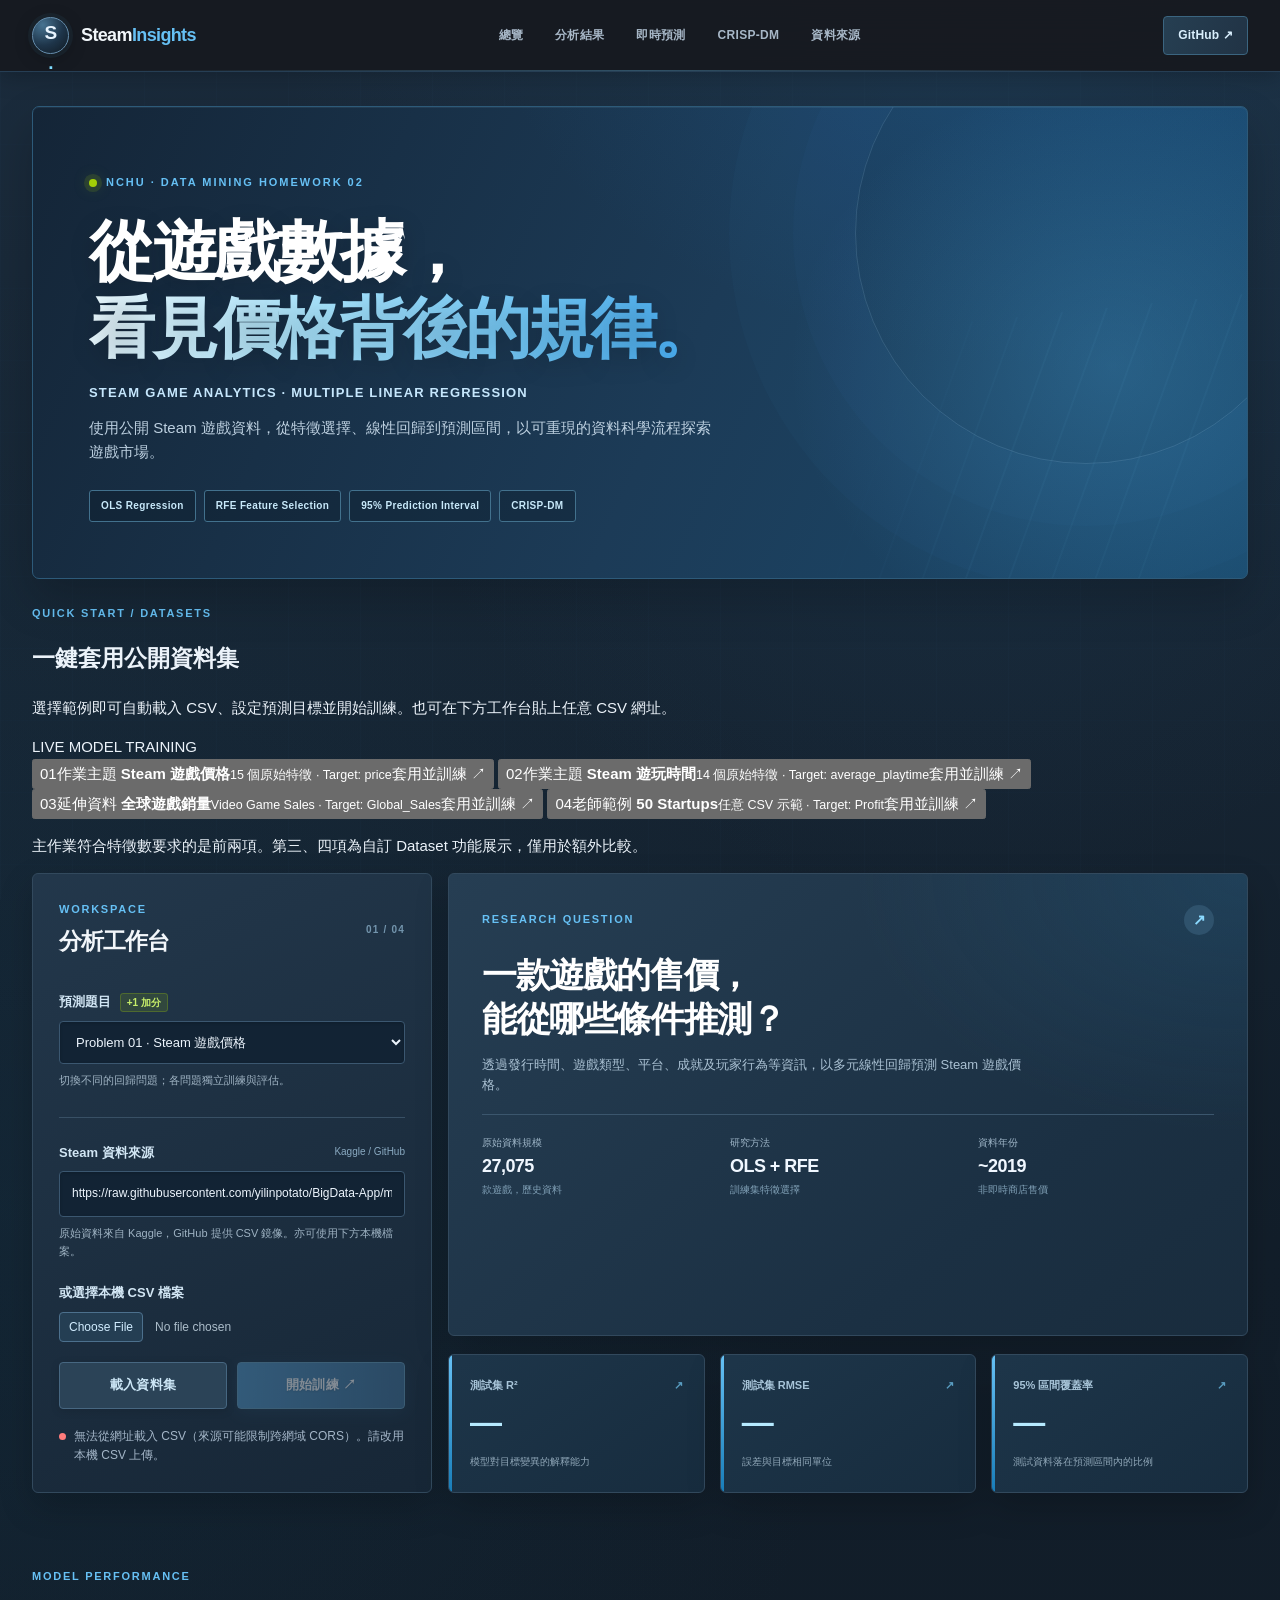
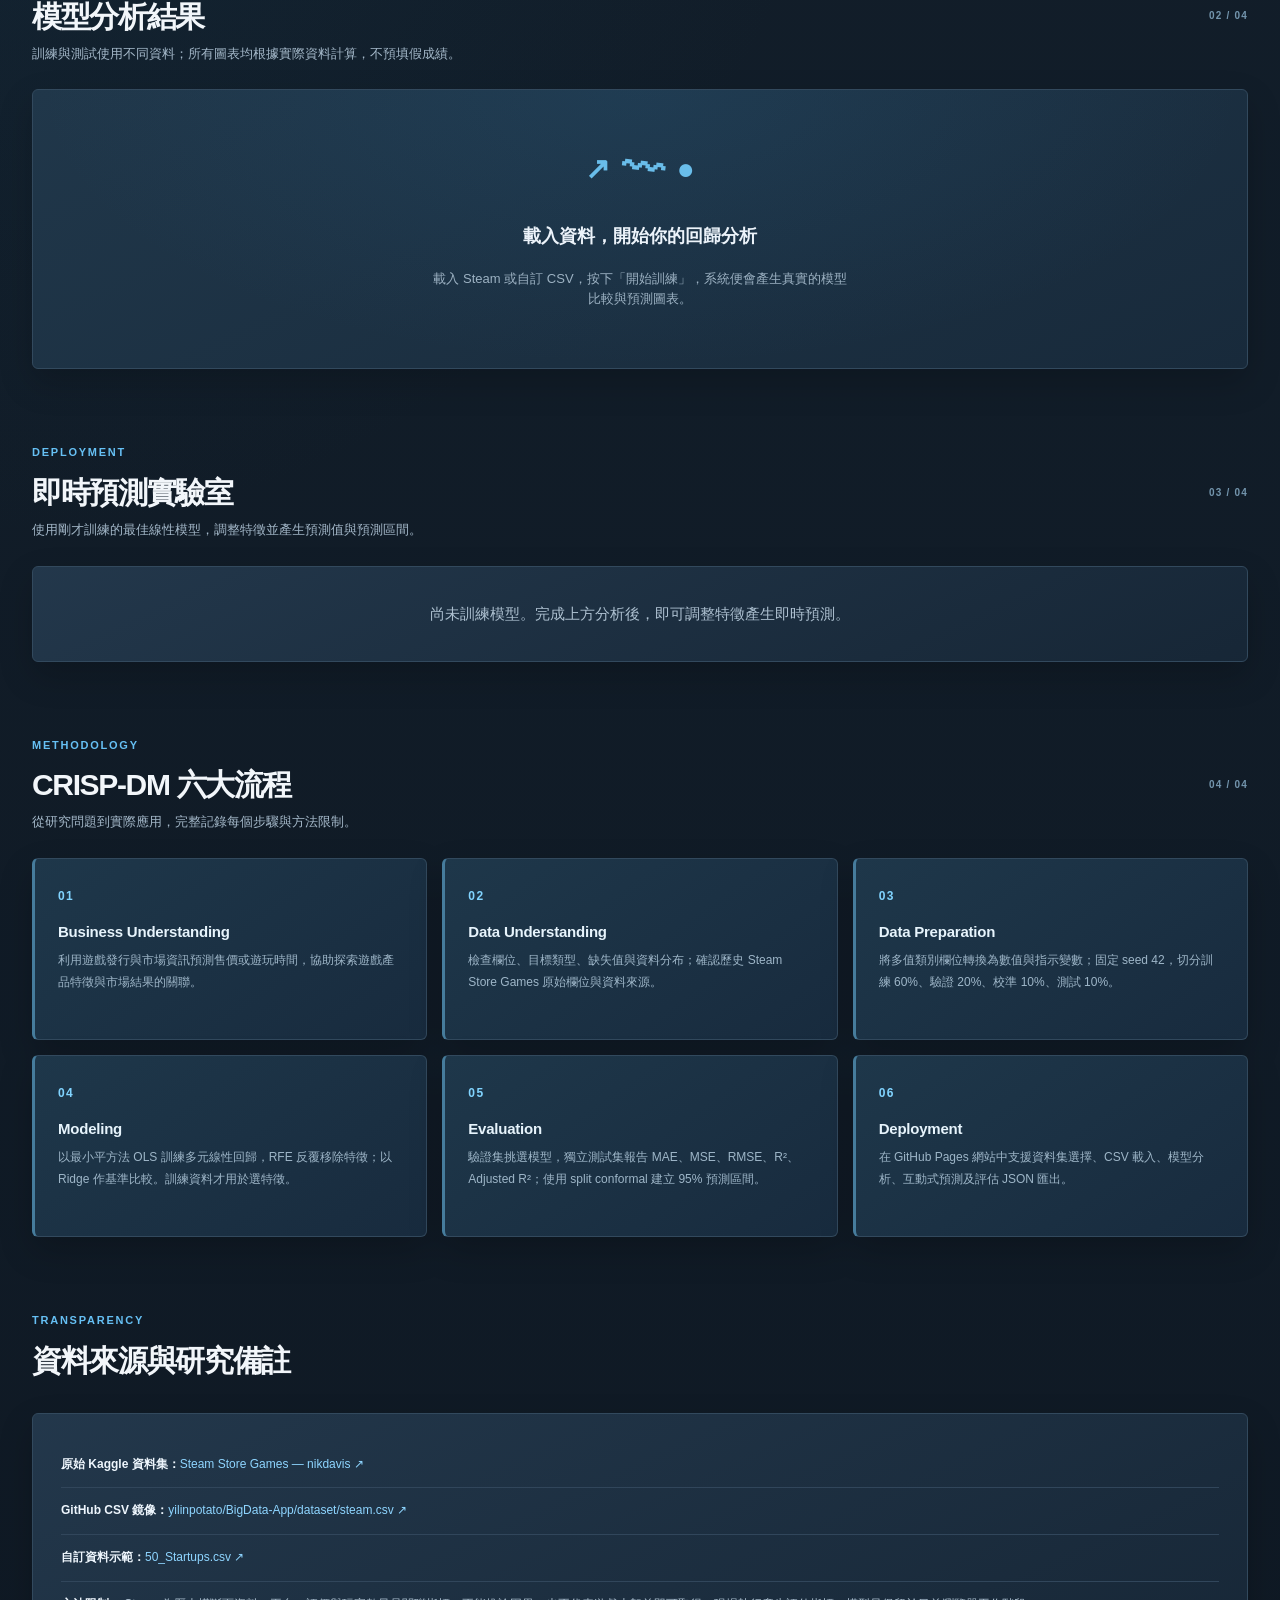
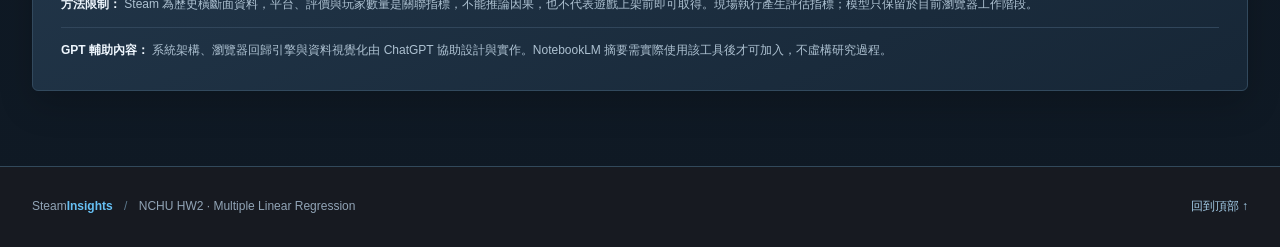
==== commit 117d2684: "Add one-click dataset presets and custom CSV workflow (hw2/index.html)" ====
--- a/hw2/index.html
+++ b/hw2/index.html
@@ -30,6 +30,32 @@
       <div class="hero-tags"><span>OLS Regression</span><span>RFE Feature Selection</span><span>95% Prediction Interval</span><span>CRISP-DM</span></div>
     </section>
 
+    <section class="preset-launch" aria-label="常用資料集快速套用">
+      <div class="preset-launch-head">
+        <div><div class="section-kicker">QUICK START / DATASETS</div><h2>一鍵套用公開資料集</h2><p>選擇範例即可自動載入 CSV、設定預測目標並開始訓練。也可在下方工作台貼上任意 CSV 網址。</p></div>
+        <span class="preset-launch-label">LIVE MODEL TRAINING</span>
+      </div>
+      <div class="preset-grid" role="group" aria-label="快速資料集選擇">
+        <button type="button" class="preset-card" data-preset="steam-price" aria-pressed="false">
+          <span class="preset-top"><span class="preset-no">01</span><span class="preset-chip">作業主題</span></span>
+          <strong>Steam 遊戲價格</strong><small>15 個原始特徵 · Target: price</small><span class="preset-cta">套用並訓練 ↗</span>
+        </button>
+        <button type="button" class="preset-card" data-preset="steam-playtime" aria-pressed="false">
+          <span class="preset-top"><span class="preset-no">02</span><span class="preset-chip">作業主題</span></span>
+          <strong>Steam 遊玩時間</strong><small>14 個原始特徵 · Target: average_playtime</small><span class="preset-cta">套用並訓練 ↗</span>
+        </button>
+        <button type="button" class="preset-card" data-preset="game-sales" aria-pressed="false">
+          <span class="preset-top"><span class="preset-no">03</span><span class="preset-chip preset-chip-muted">延伸資料</span></span>
+          <strong>全球遊戲銷量</strong><small>Video Game Sales · Target: Global_Sales</small><span class="preset-cta">套用並訓練 ↗</span>
+        </button>
+        <button type="button" class="preset-card" data-preset="startups" aria-pressed="false">
+          <span class="preset-top"><span class="preset-no">04</span><span class="preset-chip preset-chip-muted">老師範例</span></span>
+          <strong>50 Startups</strong><small>任意 CSV 示範 · Target: Profit</small><span class="preset-cta">套用並訓練 ↗</span>
+        </button>
+      </div>
+      <p class="preset-footnote">主作業符合特徵數要求的是前兩項。第三、四項為自訂 Dataset 功能展示，僅用於額外比較。</p>
+    </section>
+
     <section class="workbench" aria-label="資料分析工作台">
       <aside class="panel controls-panel">
         <div class="panel-heading"><div><div class="section-kicker">WORKSPACE</div><h2>分析工作台</h2></div><span class="index-tag">01 / 04</span></div>
@@ -49,7 +75,7 @@
         <div id="custom-settings" hidden>
           <label for="custom-url" class="field-title">自訂 CSV 連結 <span class="point-label">+2 加分</span></label>
           <input id="custom-url" class="field" type="url" value="https://raw.githubusercontent.com/Avik-Jain/100-Days-Of-ML-Code/master/datasets/50_Startups.csv" placeholder="https://raw.githubusercontent.com/.../data.csv" spellcheck="false">
-          <p class="help">可貼上公開 CSV 網址，或上傳 CSV。遠端伺服器需支援 CORS。</p>
+          <p class="help">可自由貼上任何可公開存取的 CSV 網址，或上傳本機 CSV；遠端來源需允許跨網域存取（CORS）。</p>
           <label for="target-select" class="field-title">預測目標（Target）</label>
           <select id="target-select" class="field" disabled><option value="">請先載入 CSV</option></select>
           <p id="custom-warning" class="help warning-text" hidden></p>
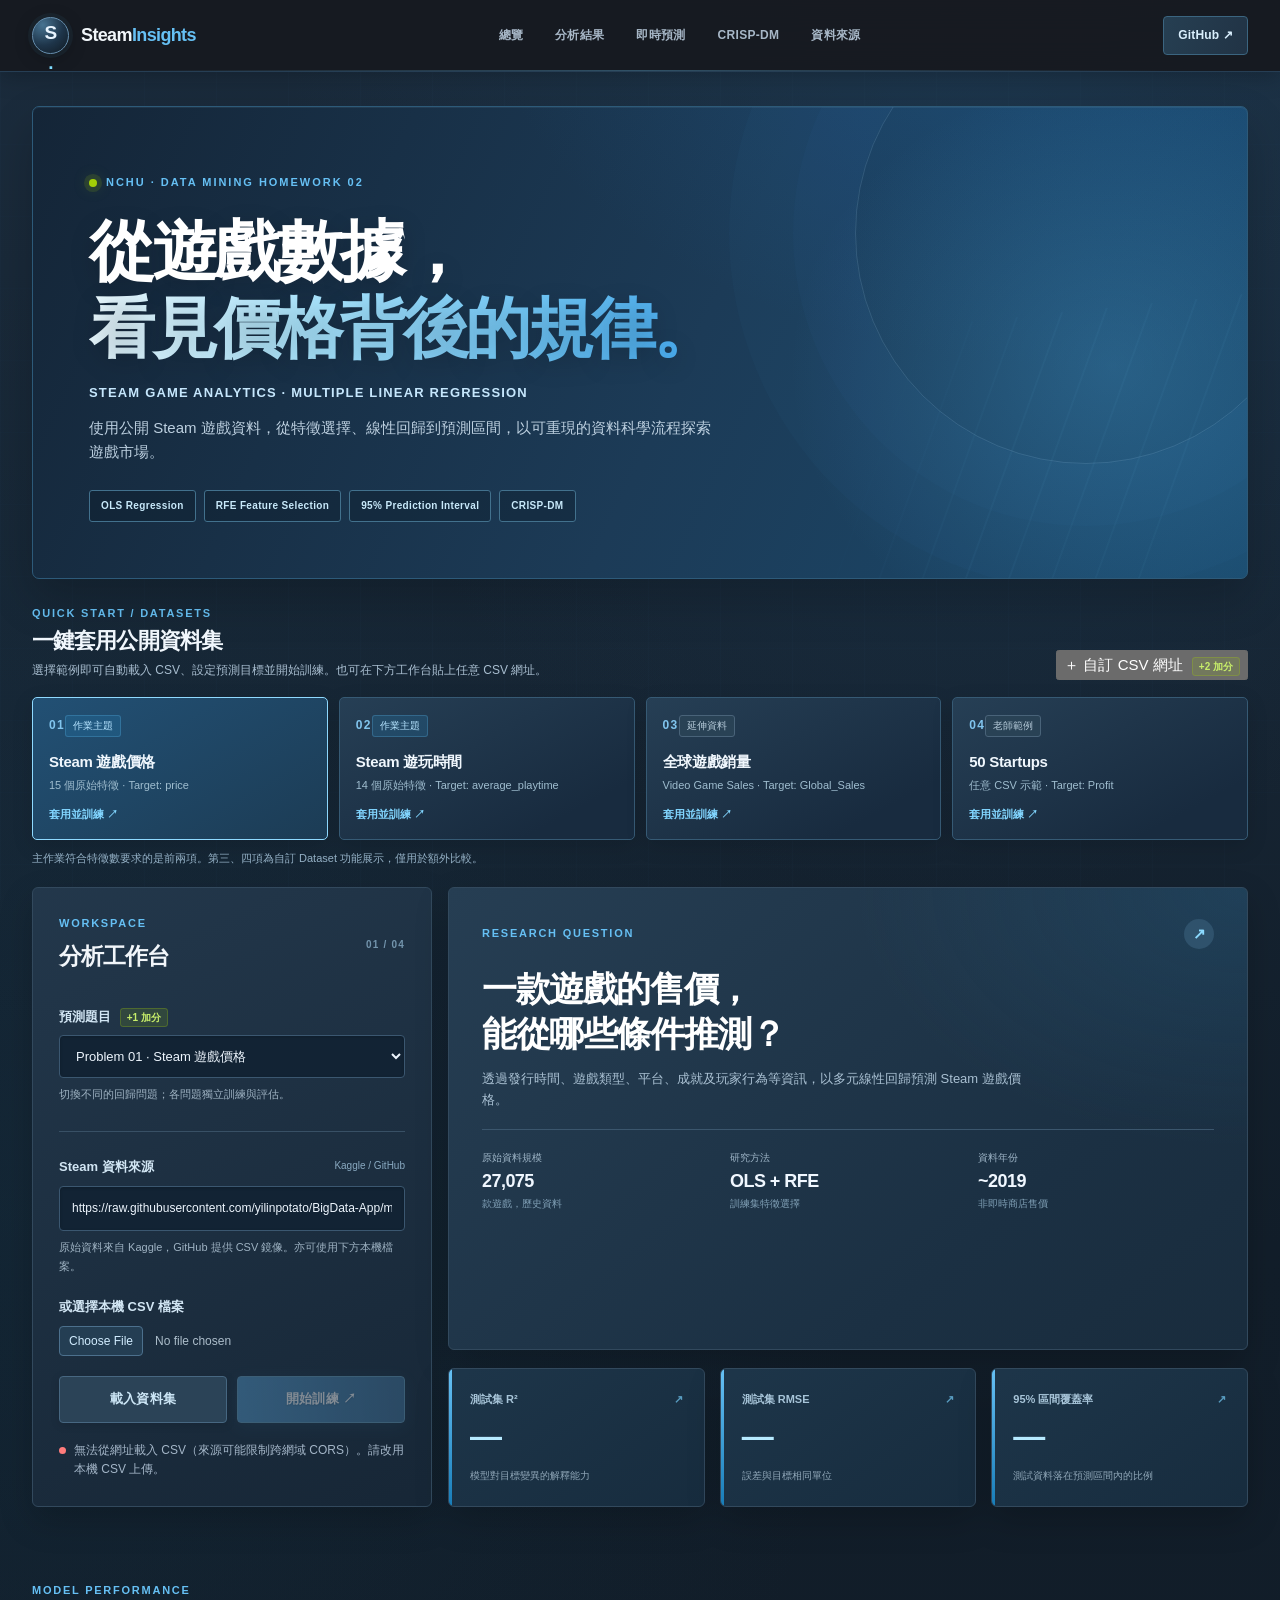
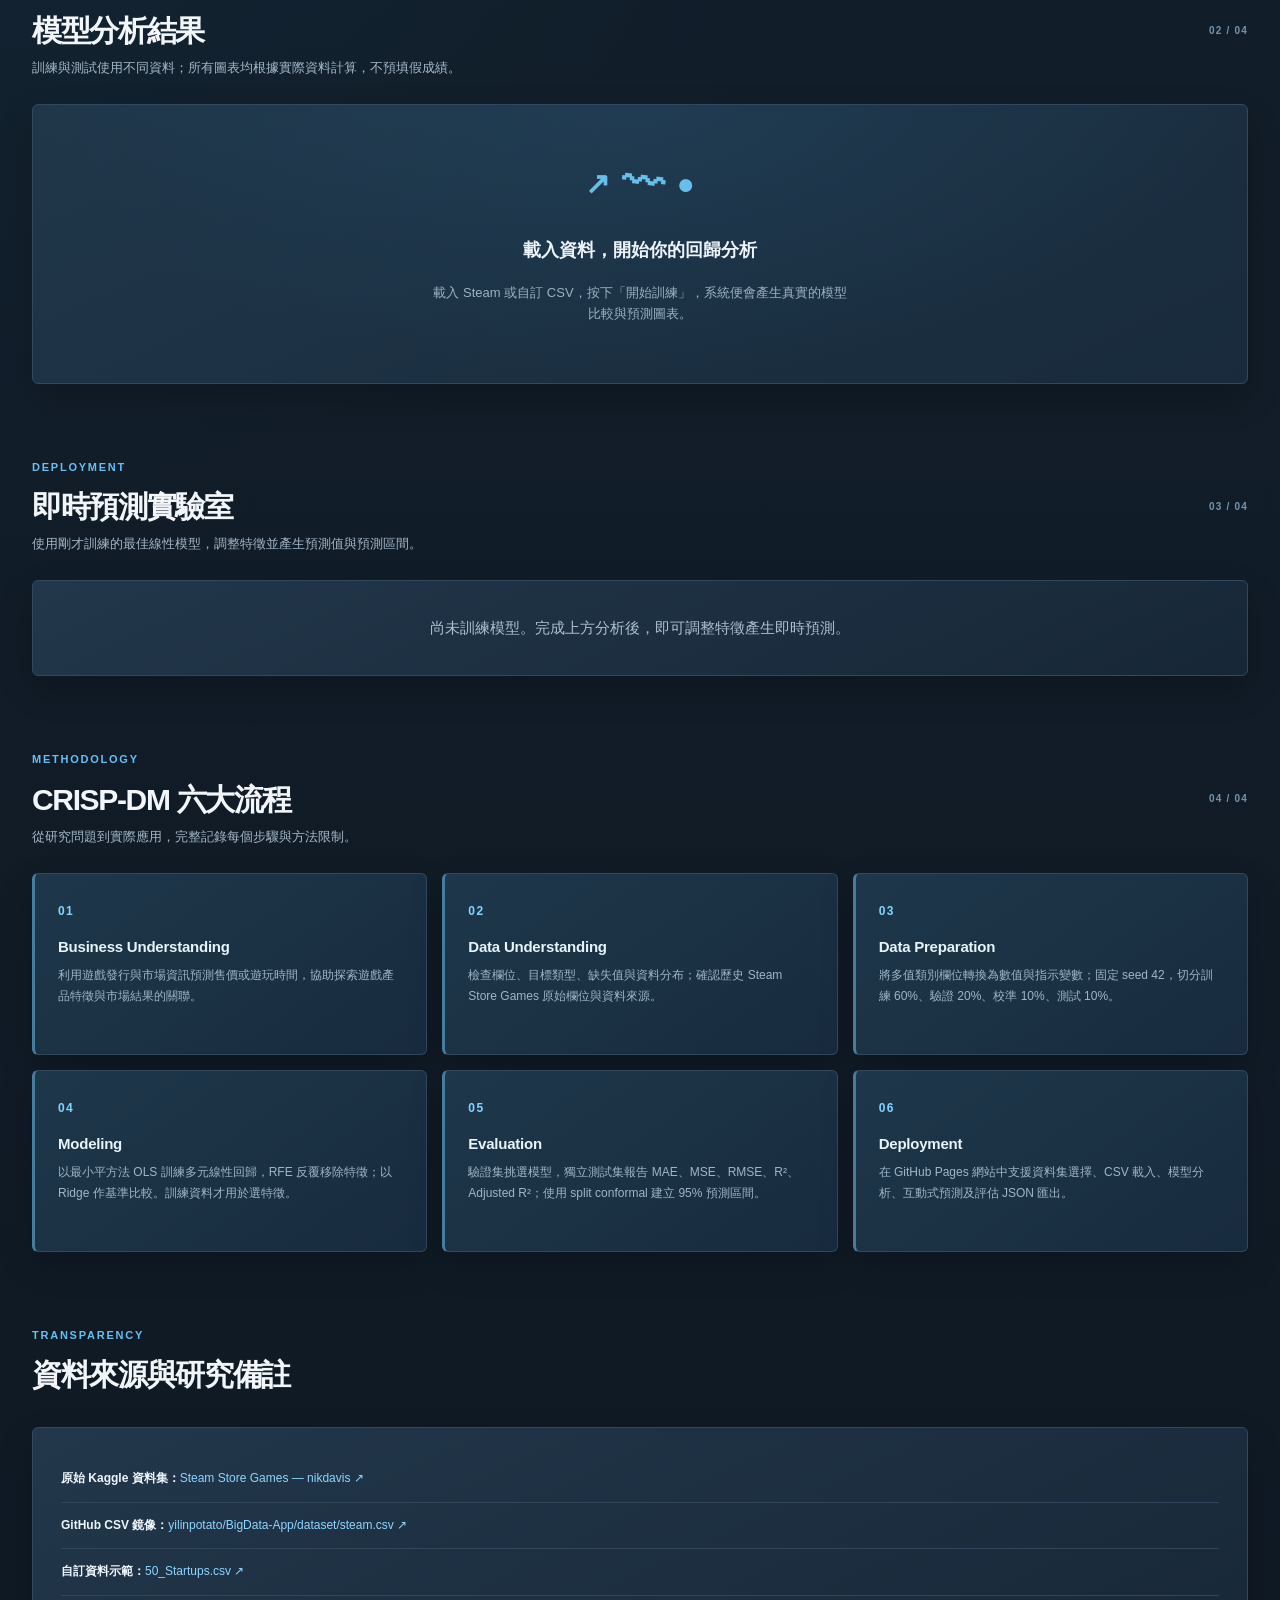
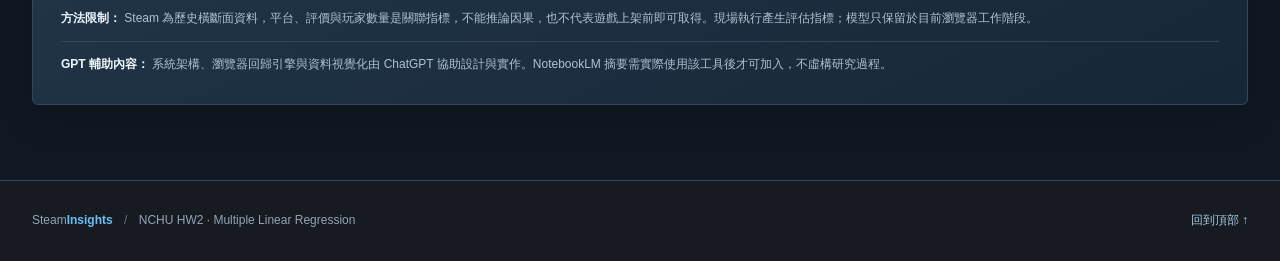
==== commit cc455c6c: "Expose custom CSV bonus entry and refresh cached HW2 assets" ====
--- a/hw2/index.html
+++ b/hw2/index.html
@@ -7,9 +7,9 @@
   <meta name="description" content="NCHU 資料探勘 HW2｜Steam 遊戲價格與遊玩時間多元線性回歸，RFE 特徵選擇、評估、95% 預測區間及自訂 CSV">
   <title>Steam Insights | Multiple Linear Regression · NCHU HW2</title>
   <link rel="stylesheet" href="style.css">
-  <link rel="stylesheet" href="steam-theme.css">
-  <script src="core.js" defer></script>
-  <script src="app.js" defer></script>
+  <link rel="stylesheet" href="steam-theme.css?v=20261028-2">
+  <script src="core.js?v=20261028-2" defer></script>
+  <script src="app.js?v=20261028-2" defer></script>
 </head>
 <body>
   <header class="topbar">
@@ -33,7 +33,7 @@
     <section class="preset-launch" aria-label="常用資料集快速套用">
       <div class="preset-launch-head">
         <div><div class="section-kicker">QUICK START / DATASETS</div><h2>一鍵套用公開資料集</h2><p>選擇範例即可自動載入 CSV、設定預測目標並開始訓練。也可在下方工作台貼上任意 CSV 網址。</p></div>
-        <span class="preset-launch-label">LIVE MODEL TRAINING</span>
+        <button type="button" class="preset-custom-link" id="open-custom-data">＋ 自訂 CSV 網址 <span class="point-label">+2 加分</span></button>
       </div>
       <div class="preset-grid" role="group" aria-label="快速資料集選擇">
         <button type="button" class="preset-card" data-preset="steam-price" aria-pressed="false">
--- a/hw2/steam-theme.css
+++ b/hw2/steam-theme.css
@@ -306,3 +306,43 @@
   .topbar{position:static}
   .panel{break-inside:avoid}
 }
+
+
+/* ── One-click dataset presets ── */
+.preset-launch{margin:0 0 20px}
+.preset-launch-head{display:flex;align-items:end;justify-content:space-between;gap:20px;margin-bottom:17px}
+.preset-launch-head h2{color:#f1f7fd;font-size:22px;letter-spacing:-.04em;line-height:1.2;margin:6px 0}
+.preset-launch-head p{color:#a9bed0;font-size:12px;margin:0}
+.preset-launch-label{font-size:10px;color:#8ccced;white-space:nowrap;letter-spacing:.13em}
+.preset-grid{display:grid;grid-template-columns:repeat(4,minmax(0,1fr));gap:11px}
+.preset-card{
+  background:linear-gradient(152deg,#263f55,#182b3f 80%);
+  color:#f0f7fd;text-align:left;display:flex;flex-direction:column;gap:4px;
+  border:1px solid #365a74;border-radius:5px;min-width:0;min-height:137px;
+  padding:17px 16px 15px;box-shadow:0 6px 21px rgba(0,0,0,.12);
+  transition:background .16s,border-color .16s,transform .16s,box-shadow .16s
+}
+.preset-card:hover{
+  border-color:#66c0f4;background:linear-gradient(152deg,#2d5370,#1b354b 85%);
+  box-shadow:0 9px 25px rgba(0,0,0,.23);transform:translateY(-2px)
+}
+.preset-card.is-active{border-color:#8fdaff;background:linear-gradient(150deg,#225074,#1c3c55)}
+.preset-card:focus-visible{outline:2px solid #a3e4ff;outline-offset:3px}
+.preset-top{display:flex;justify-content:space-between;align-items:center;margin-bottom:9px}
+.preset-no{color:#81c5ee;font-size:12px;font-weight:800;letter-spacing:.12em}
+.preset-chip{color:#b6e4ff;background:rgba(38,139,199,.2);border:1px solid rgba(102,192,244,.25);padding:2px 7px;border-radius:3px;font-size:10px}
+.preset-chip-muted{color:#b4c9d8;border-color:#496379;background:#294255}
+.preset-card strong{font-size:15px;font-weight:750;letter-spacing:-.02em}
+.preset-card small{color:#9fbdcf;font-size:11px;line-height:1.45;overflow-wrap:anywhere}
+.preset-cta{margin-top:auto;padding-top:8px;font-size:11px;font-weight:750;color:#82d6ff}
+.preset-card:hover .preset-cta{color:#c3edff}
+.preset-footnote{font-size:11px;color:#94b0c5;line-height:1.6;margin:10px 0 0}
+@media(max-width:940px){.preset-grid{grid-template-columns:repeat(2,minmax(0,1fr))}}
+@media(max-width:470px){
+ .preset-launch-head{align-items:flex-start;flex-direction:column;gap:4px}
+ .preset-launch-label{display:none}
+ .preset-grid{gap:9px}
+ .preset-card{padding:13px 12px;min-height:132px}
+ .preset-card strong{font-size:13px}
+ .preset-card small{font-size:10px}
+}
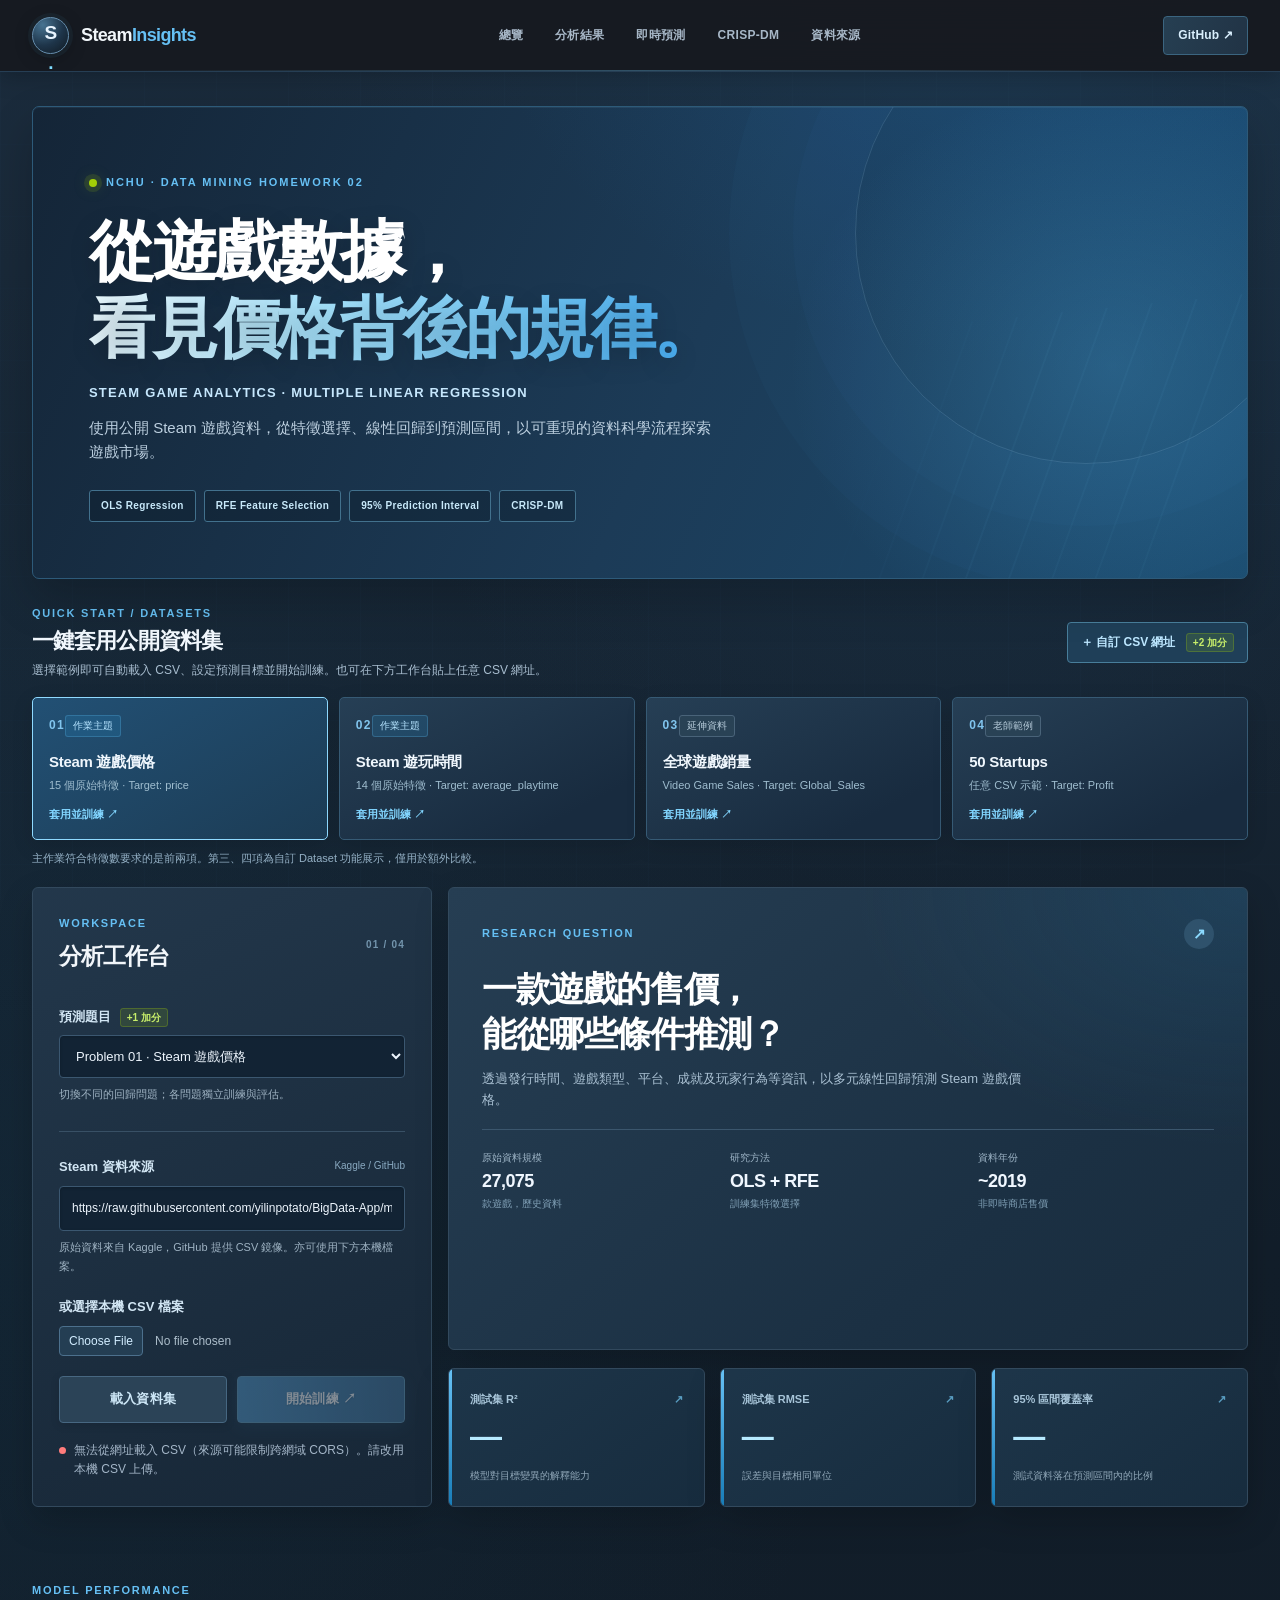
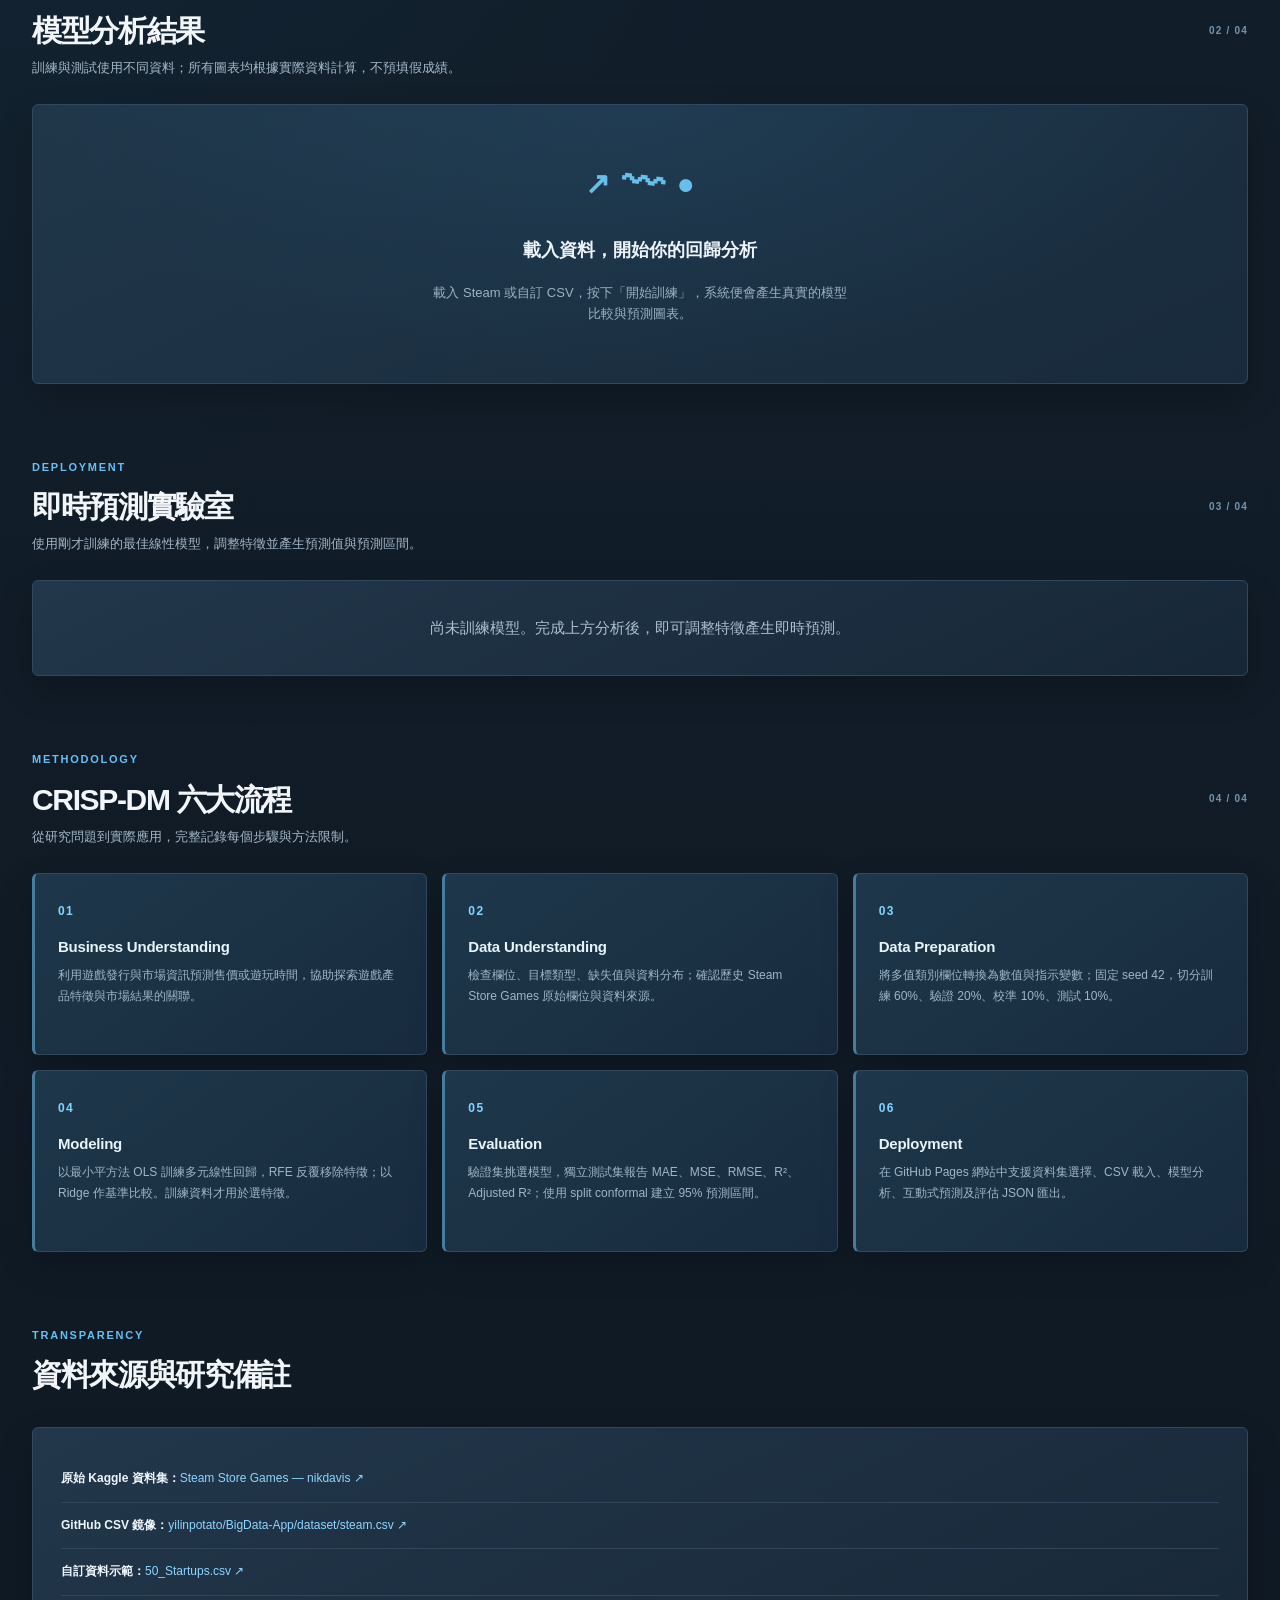
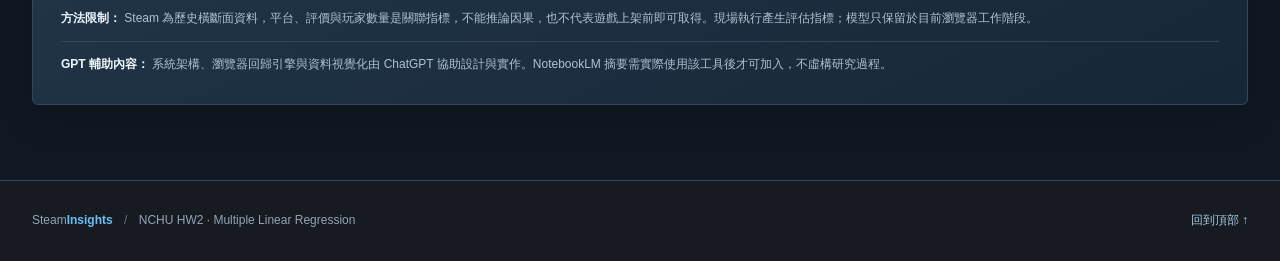
==== commit cfca18c5: "feat(hw2): add data-quality diagnostics and validation-model comparison section" ====
--- a/hw2/index.html
+++ b/hw2/index.html
@@ -7,9 +7,9 @@
   <meta name="description" content="NCHU 資料探勘 HW2｜Steam 遊戲價格與遊玩時間多元線性回歸，RFE 特徵選擇、評估、95% 預測區間及自訂 CSV">
   <title>Steam Insights | Multiple Linear Regression · NCHU HW2</title>
   <link rel="stylesheet" href="style.css">
-  <link rel="stylesheet" href="steam-theme.css?v=20261028-2">
-  <script src="core.js?v=20261028-2" defer></script>
-  <script src="app.js?v=20261028-2" defer></script>
+  <link rel="stylesheet" href="steam-theme.css?v=20261103-1">
+  <script src="core.js?v=20261103-1" defer></script>
+  <script src="app.js?v=20261103-1" defer></script>
 </head>
 <body>
   <header class="topbar">
@@ -109,11 +109,12 @@
         <div id="result-alert" class="alert" hidden></div>
         <div class="chart-grid">
           <article class="panel chart-panel"><div class="chart-heading"><div><span class="chart-kicker">EVALUATION / 01</span><h3>實際值 vs. 預測值</h3></div><span class="chart-note">Test set</span></div><div id="scatter-chart" class="chart" role="img" aria-label="實際值與預測值散佈圖"></div><p class="chart-caption">越靠近虛線，代表預測越準確；顯示固定隨機種子抽樣。</p></article>
-          <article class="panel chart-panel"><div class="chart-heading"><div><span class="chart-kicker">FEATURE SELECTION / 02</span><h3>特徵數量與模型表現</h3></div><span class="chart-note">Validation R²</span></div><div id="selection-chart" class="chart" role="img" aria-label="不同特徵數量之驗證 R 平方圖"></div><p class="chart-caption">使用訓練資料執行 RFE，以驗證集 RMSE 選擇模型。</p></article>
+          <article class="panel chart-panel"><div class="chart-heading"><div><span class="chart-kicker">FEATURE SELECTION / 02</span><h3>驗證集 RMSE 與模型比較</h3></div><span class="chart-note">Validation RMSE</span></div><div id="selection-chart" class="chart" role="img" aria-label="不同特徵數量之驗證 R 平方圖"></div><p class="chart-caption">RMSE 越低越好。舊版 OLS 作為對照；Huber／Two-Stage 為驗證集延伸實驗，不參與正式 OLS 選模。</p></article>
           <article class="panel chart-panel"><div class="chart-heading"><div><span class="chart-kicker">UNCERTAINTY / 03</span><h3>95% 預測區間</h3></div><span class="chart-note">Split conformal</span></div><div id="interval-chart" class="chart" role="img" aria-label="95% 預測區間圖"></div><p class="chart-caption">使用獨立校準集估計區間半寬；實測覆蓋率不必恰為 95%。</p></article>
           <article class="panel chart-panel"><div class="chart-heading"><div><span class="chart-kicker">DIAGNOSTICS / 04</span><h3>殘差分布</h3></div><span class="chart-note">Residuals</span></div><div id="residual-chart" class="chart" role="img" aria-label="預測值和殘差散佈圖"></div><p class="chart-caption">觀察預測偏差、非線性與異質變異，不宣稱通過所有模型假設。</p></article>
         </div>
         <div class="panel table-panel"><div class="chart-heading"><div><span class="chart-kicker">EXPERIMENTS</span><h3>回歸模型與特徵選擇比較</h3></div><button class="button button-outline button-small" id="export-btn">下載分析結果 JSON ↓</button></div><div class="table-wrap"><table><thead><tr><th>模型</th><th>特徵數</th><th>MAE</th><th>MSE</th><th>RMSE</th><th>R²</th><th>Adj. R²</th></tr></thead><tbody id="compare-body"></tbody></table></div><p class="chart-caption" id="model-explain"></p></div>
+        <div class="panel table-panel research-diagnostics"><div class="chart-heading"><div><span class="chart-kicker">DATA QUALITY / ERROR ANALYSIS</span><h3>資料品質與模型改善診斷</h3></div><span class="chart-note">Train distribution / Test error bands</span></div><div id="diagnostics-content" aria-live="polite"></div><p class="chart-caption">模型改善優先比較 Validation；測試集僅用於最終評估。Huber 與 Two-Stage 是延伸實驗，並非目前正式 OLS 部署模型。</p></div>
         <div class="panel feature-panel"><div class="chart-heading"><div><span class="chart-kicker">INTERPRETABILITY</span><h3>主要特徵與係數</h3></div><span class="chart-note">標準化係數的絕對值</span></div><div id="feature-bars"></div><p class="chart-caption">顯示模型中的關聯程度，不等於因果效應。衍生特徵與原始欄位數請分開解讀。</p></div>
       </div>
     </section>
--- a/hw2/steam-theme.css
+++ b/hw2/steam-theme.css
@@ -346,3 +346,12 @@
  .preset-card strong{font-size:13px}
  .preset-card small{font-size:10px}
 }
+
+.preset-custom-link{
+  white-space:nowrap;align-self:center;font-size:12px;font-weight:750;
+  padding:10px 13px;color:#bde7ff;background:#1f3f58;
+  border:1px solid #487e9b;border-radius:4px
+}
+.preset-custom-link:hover{background:#2c5c7d;color:white;border-color:#66c0f4}
+.preset-custom-link .point-label{margin-left:7px}
+@media(max-width:470px){.preset-custom-link{align-self:flex-start}}
